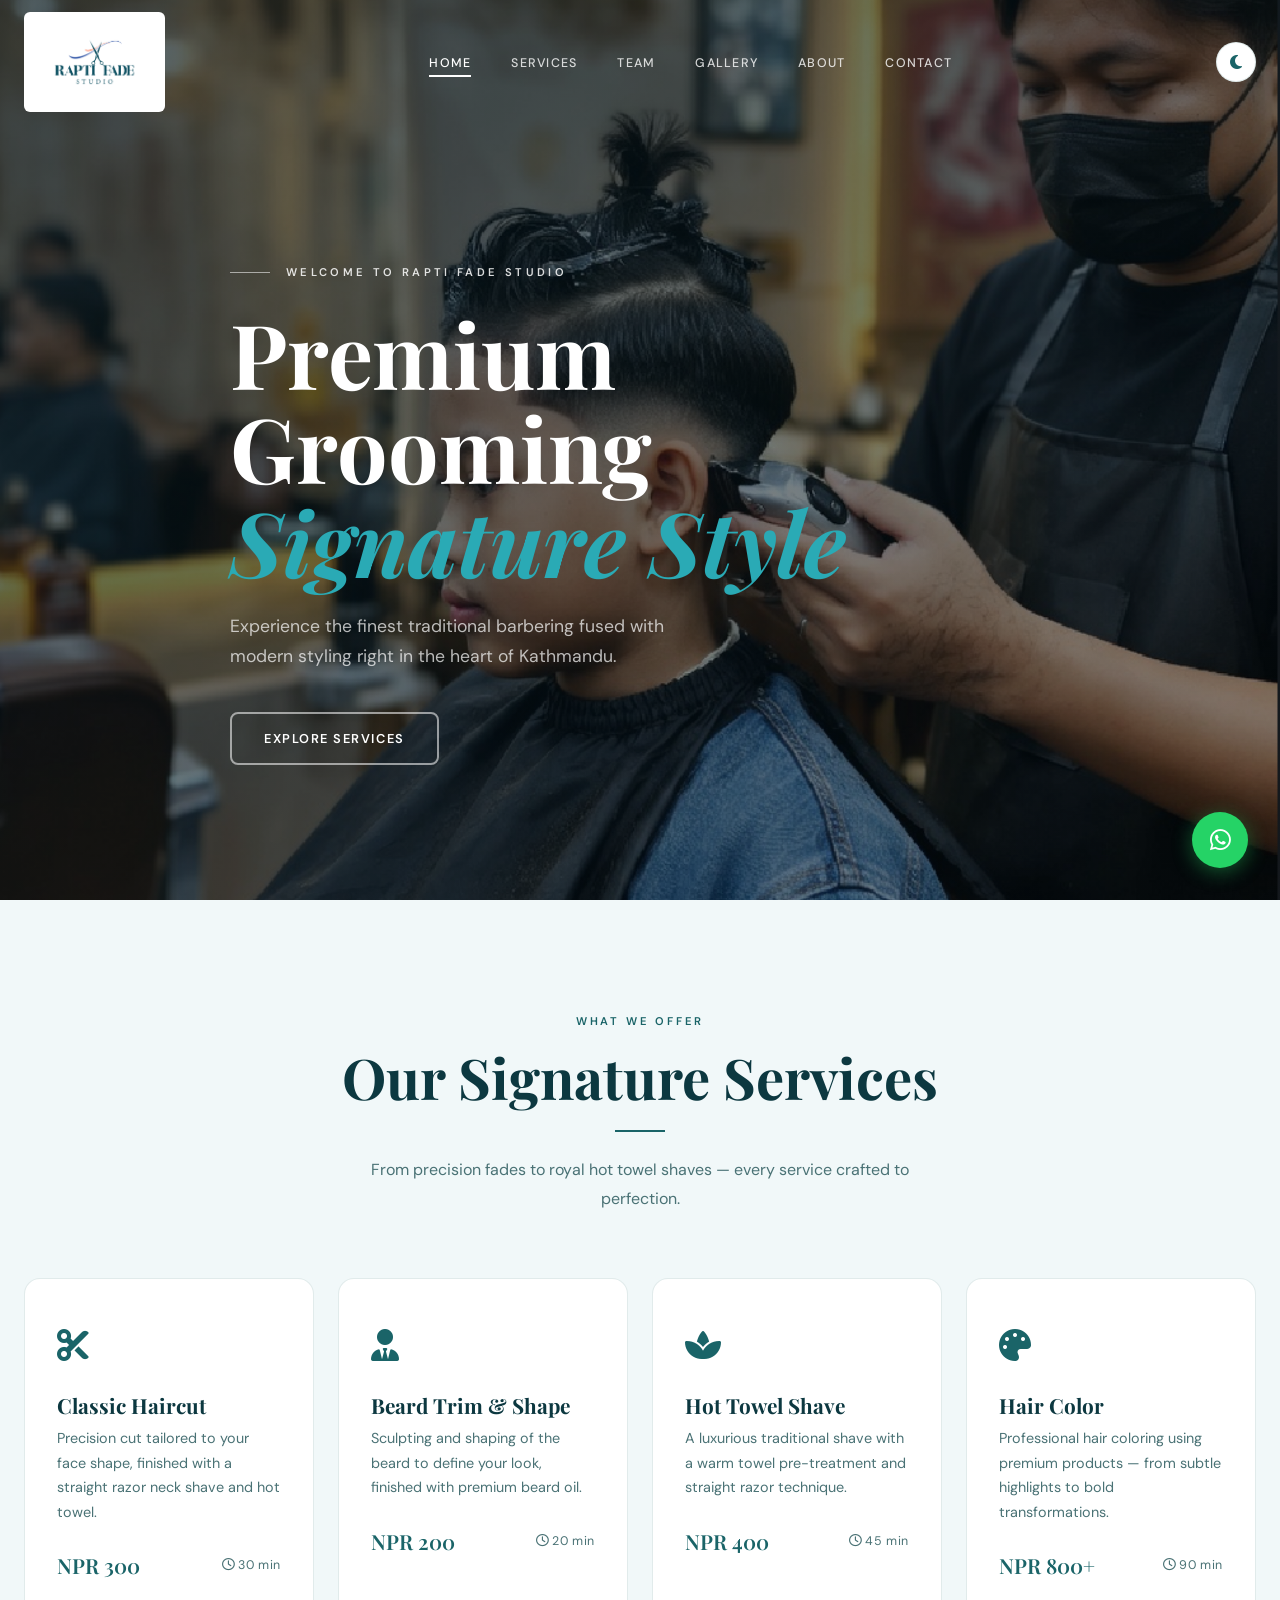
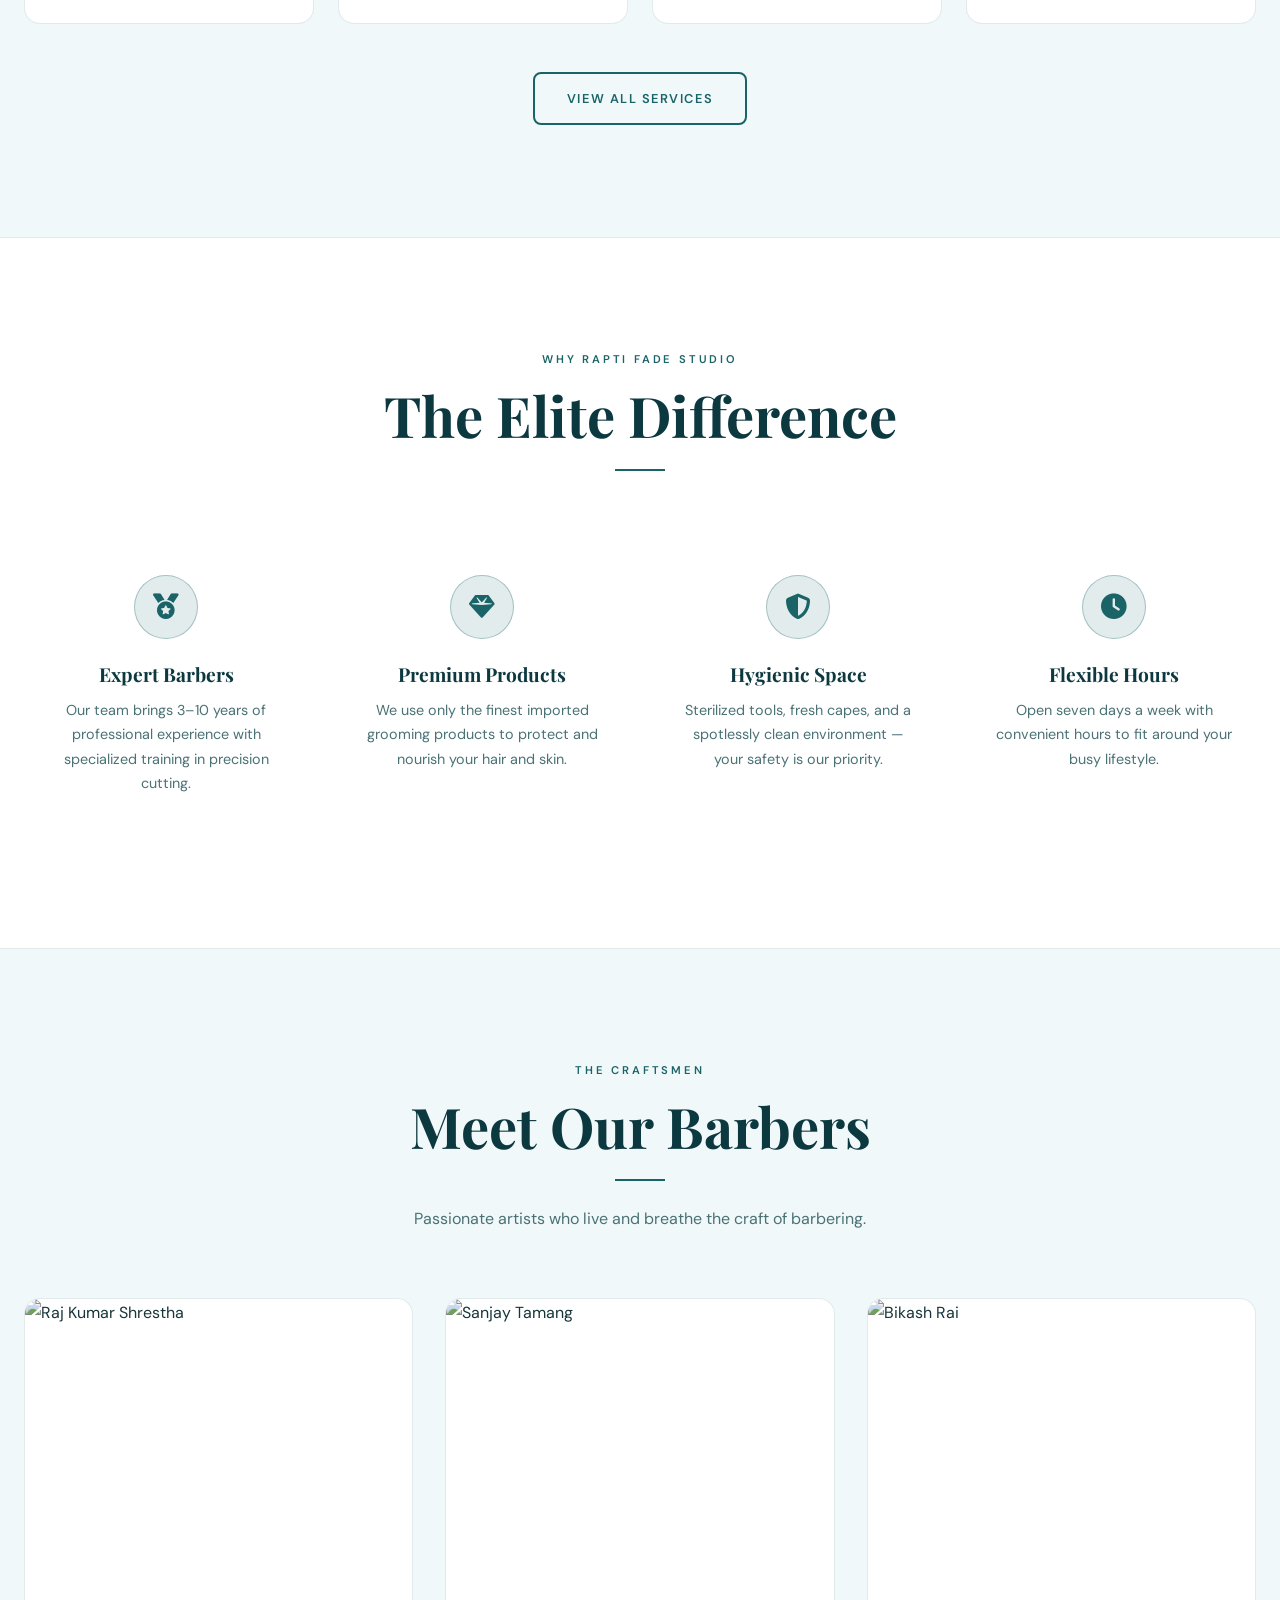
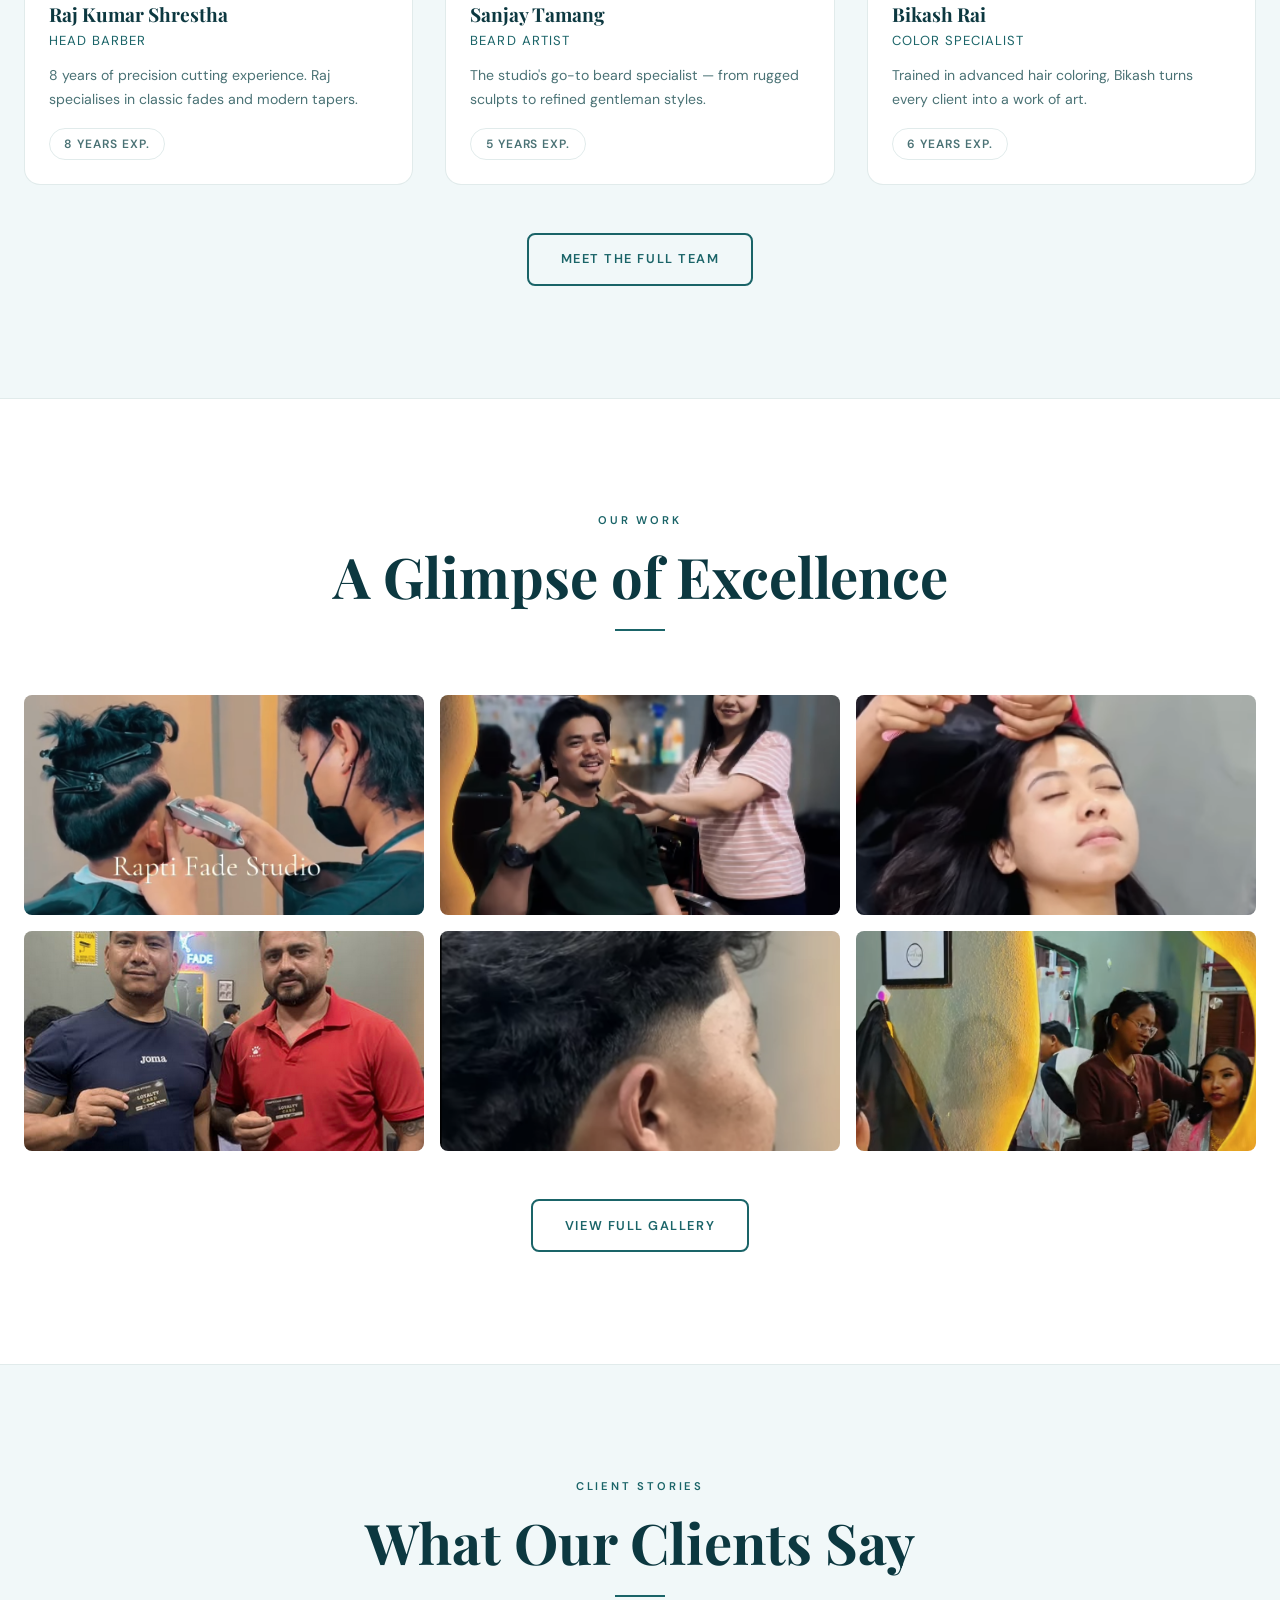
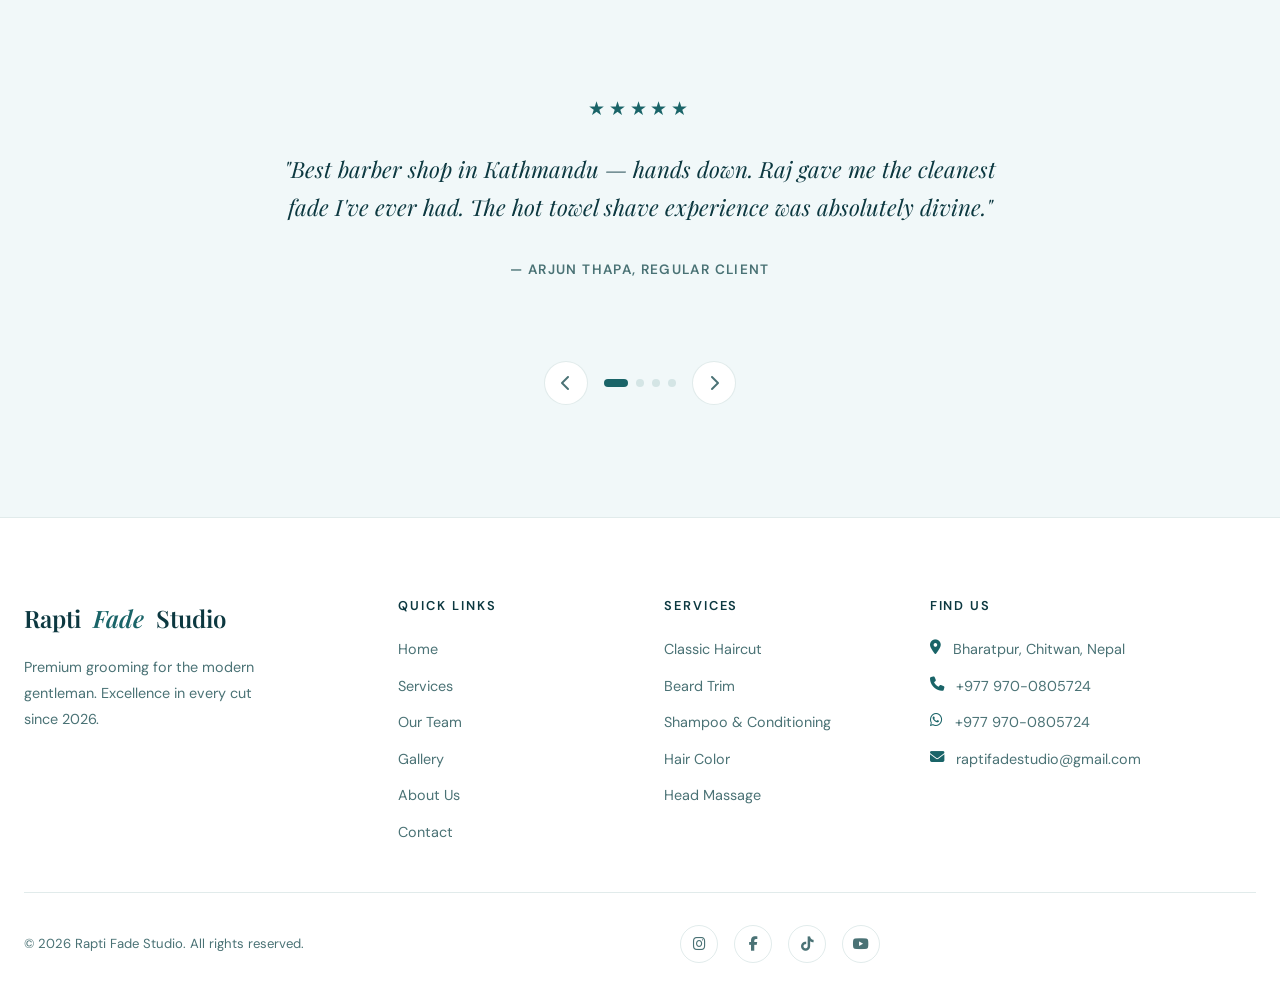
==== index.html @ 8de620c3 "fix: url folder structure" ====
<!DOCTYPE html>
<html lang="en" data-theme="light">
<head>
  <meta charset="UTF-8">
  <meta name="viewport" content="width=device-width, initial-scale=1.0">
  <title>Rapti Fade Studio | Premium Grooming in Bharatpur</title>
  <meta name="description" content="Rapti Fade Studio — premium men's grooming in Bharatpur, Chitwan. Expert cuts, hot towel shaves, beard styling and more.">
  <link rel="preconnect" href="https://fonts.googleapis.com">
  <link rel="preconnect" href="https://fonts.gstatic.com" crossorigin>
  <link href="https://fonts.googleapis.com/css2?family=DM+Sans:wght@300;400;500;600&family=Playfair+Display:ital,wght@0,400;0,500;0,700;1,400;1,500&display=swap" rel="stylesheet">
  <link rel="stylesheet" href="https://cdnjs.cloudflare.com/ajax/libs/font-awesome/6.5.1/css/all.min.css" crossorigin="anonymous">
  <link rel="stylesheet" href="css/style.css">
  <script>(function(){var t=localStorage.getItem('ef-theme')||'light';document.documentElement.setAttribute('data-theme',t);})();</script>
</head>
<body class="has-hero">

<!-- ─── NAVBAR ─────────────────────────────────────────────────── -->
<nav class="navbar" id="navbar">
  <div class="container">
    <div class="navbar-inner">
      <a href="/" class="logo">
        <img src="assets/logo/logo.png" alt="Rapti Fade Studio" onerror="this.style.display='none'">
      </a>
      <ul class="nav-links">
        <li><a href="/" class="nav-link active">Home</a></li>
        <li><a href="/services/" class="nav-link">Services</a></li>
        <li><a href="/team/" class="nav-link">Team</a></li>
        <li><a href="/gallery/" class="nav-link">Gallery</a></li>
        <li><a href="/about/" class="nav-link">About</a></li>
        <li><a href="/contact/" class="nav-link">Contact</a></li>
      </ul>
      <div class="nav-actions">
        <button class="theme-toggle" id="theme-toggle" title="Toggle Theme"><i class="fas fa-sun"></i></button>
        <button class="hamburger" id="hamburger" aria-label="Toggle menu">
          <span></span><span></span><span></span>
        </button>
      </div>
    </div>
  </div>
</nav>

<!-- Mobile Nav -->
<div class="mobile-nav" id="mobile-nav">
<a href="/" class="nav-link active">Home</a>
  <a href="/services/" class="nav-link">Services</a>
  <a href="/team/" class="nav-link">Team</a>
  <a href="/gallery/" class="nav-link">Gallery</a>
  <a href="/about/" class="nav-link">About</a>
  <a href="/contact/" class="nav-link">Contact</a>
</div>

<!-- ─── HERO ───────────────────────────────────────────────────── -->
<section class="hero">
  <div class="hero-bg"></div>
  <div class="hero-overlay"></div>
  <div class="container">
    <div class="hero-content">
      <p class="hero-label">Welcome to Rapti Fade Studio</p>
      <h1 class="hero-title">Premium Grooming<br> <em>Signature Style</em></h1>
      <p class="hero-subtitle">Experience the finest traditional barbering fused with modern styling right in the heart of Kathmandu.</p>
      <div class="hero-cta">
        <a href="/services/" class="btn btn-outline">Explore Services</a>
      </div>
    </div>
  </div>
</section>

<!-- ─── SERVICES PREVIEW ────────────────────────────────────────── -->
<section class="services-preview">
  <div class="container">
    <div class="section-header fade-up">
      <span class="section-label">What We Offer</span>
      <h2 class="section-title">Our Signature Services</h2>
      <div class="section-divider"></div>
      <p class="section-subtitle" style="margin:0 auto">From precision fades to royal hot towel shaves — every service crafted to perfection.</p>
    </div>
    <div class="services-grid">
      <div class="service-card fade-up" data-delay="1">
        <div class="service-icon"><i class="fas fa-cut"></i></div>
        <h3>Classic Haircut</h3>
        <p>Precision cut tailored to your face shape, finished with a straight razor neck shave and hot towel.</p>
        <div class="service-meta">
          <span class="service-price">NPR 300</span>
          <span class="service-duration"><i class="far fa-clock"></i> 30 min</span>
        </div>
      </div>
      <div class="service-card fade-up" data-delay="2">
        <div class="service-icon"><i class="fas fa-user-tie"></i></div>
        <h3>Beard Trim & Shape</h3>
        <p>Sculpting and shaping of the beard to define your look, finished with premium beard oil.</p>
        <div class="service-meta">
          <span class="service-price">NPR 200</span>
          <span class="service-duration"><i class="far fa-clock"></i> 20 min</span>
        </div>
      </div>
      <div class="service-card fade-up" data-delay="3">
        <div class="service-icon"><i class="fas fa-spa"></i></div>
        <h3>Hot Towel Shave</h3>
        <p>A luxurious traditional shave with a warm towel pre-treatment and straight razor technique.</p>
        <div class="service-meta">
          <span class="service-price">NPR 400</span>
          <span class="service-duration"><i class="far fa-clock"></i> 45 min</span>
        </div>
      </div>
      <div class="service-card fade-up" data-delay="4">
        <div class="service-icon"><i class="fas fa-palette"></i></div>
        <h3>Hair Color</h3>
        <p>Professional hair coloring using premium products — from subtle highlights to bold transformations.</p>
        <div class="service-meta">
          <span class="service-price">NPR 800+</span>
          <span class="service-duration"><i class="far fa-clock"></i> 90 min</span>
        </div>
      </div>
    </div>
    <div style="text-align:center;margin-top:3rem" class="fade-up">
      <a href="/services/" class="btn btn-outline">View All Services</a>
    </div>
  </div>
</section>

<!-- ─── WHY CHOOSE US ───────────────────────────────────────────── -->
<section class="why-us">
  <div class="container">
    <div class="section-header fade-up">
      <span class="section-label">Why Rapti Fade Studio</span>
      <h2 class="section-title">The Elite Difference</h2>
      <div class="section-divider"></div>
    </div>
    <div class="why-grid">
      <div class="why-item fade-up" data-delay="1">
        <div class="why-icon"><i class="fas fa-medal"></i></div>
        <h3>Expert Barbers</h3>
        <p>Our team brings 3–10 years of professional experience with specialized training in precision cutting.</p>
      </div>
      <div class="why-item fade-up" data-delay="2">
        <div class="why-icon"><i class="fas fa-gem"></i></div>
        <h3>Premium Products</h3>
        <p>We use only the finest imported grooming products to protect and nourish your hair and skin.</p>
      </div>
      <div class="why-item fade-up" data-delay="3">
        <div class="why-icon"><i class="fas fa-shield-halved"></i></div>
        <h3>Hygienic Space</h3>
        <p>Sterilized tools, fresh capes, and a spotlessly clean environment — your safety is our priority.</p>
      </div>
      <div class="why-item fade-up" data-delay="4">
        <div class="why-icon"><i class="fas fa-clock"></i></div>
        <h3>Flexible Hours</h3>
        <p>Open seven days a week with convenient hours to fit around your busy lifestyle.</p>
      </div>
    </div>
  </div>
</section>

<!-- ─── TEAM TEASER ─────────────────────────────────────────────── -->
<section class="team-teaser">
  <div class="container">
    <div class="section-header fade-up">
      <span class="section-label">The Craftsmen</span>
      <h2 class="section-title">Meet Our Barbers</h2>
      <div class="section-divider"></div>
      <p class="section-subtitle" style="margin:0 auto">Passionate artists who live and breathe the craft of barbering.</p>
    </div>
    <div class="team-grid">
      <div class="team-card fade-up" data-delay="1">
        <img class="team-photo" src="https://picsum.photos/seed/barber1/600/560?grayscale" alt="Raj Kumar Shrestha">
        <div class="team-info">
          <h3>Raj Kumar Shrestha</h3>
          <p class="team-role">Head Barber</p>
          <p class="team-bio">8 years of precision cutting experience. Raj specialises in classic fades and modern tapers.</p>
          <span class="team-exp">8 Years Exp.</span>
        </div>
      </div>
      <div class="team-card fade-up" data-delay="2">
        <img class="team-photo" src="https://picsum.photos/seed/barber2/600/560?grayscale" alt="Sanjay Tamang">
        <div class="team-info">
          <h3>Sanjay Tamang</h3>
          <p class="team-role">Beard Artist</p>
          <p class="team-bio">The studio's go-to beard specialist — from rugged sculpts to refined gentleman styles.</p>
          <span class="team-exp">5 Years Exp.</span>
        </div>
      </div>
      <div class="team-card fade-up" data-delay="3">
        <img class="team-photo" src="https://picsum.photos/seed/barber3/600/560?grayscale" alt="Bikash Rai">
        <div class="team-info">
          <h3>Bikash Rai</h3>
          <p class="team-role">Color Specialist</p>
          <p class="team-bio">Trained in advanced hair coloring, Bikash turns every client into a work of art.</p>
          <span class="team-exp">6 Years Exp.</span>
        </div>
      </div>
    </div>
    <div style="text-align:center;margin-top:3rem" class="fade-up">
      <a href="team.html" class="btn btn-outline">Meet the Full Team</a>
    </div>
  </div>
</section>

<!-- ─── GALLERY HIGHLIGHT ───────────────────────────────────────── -->
<section class="gallery-highlight">
  <div class="container">
    <div class="section-header fade-up">
      <span class="section-label">Our Work</span>
      <h2 class="section-title">A Glimpse of Excellence</h2>
      <div class="section-divider"></div>
    </div>
    <div class="gallery-grid-home fade-up">
      <img src="assets/gallery/gallery1.png" alt="Haircut 1">
      <img src="assets/gallery/gallery2.png" alt="Haircut 2">
      <img src="assets/gallery/gallery3.png" alt="Haircut 3">
      <img src="assets/gallery/gallery5.png" alt="Haircut 4">
      <img src="assets/gallery/gallery9.png" alt="Haircut 5">
      <img src="assets/gallery/gallery8.png" alt="Haircut 6">
    </div>
    <div style="text-align:center" class="fade-up">
      <a href="gallery.html" class="btn btn-outline">View Full Gallery</a>
    </div>
  </div>
</section>

<!-- ─── TESTIMONIALS ────────────────────────────────────────────── -->
<section class="testimonials">
  <div class="container">
    <div class="section-header fade-up">
      <span class="section-label">Client Stories</span>
      <h2 class="section-title">What Our Clients Say</h2>
      <div class="section-divider"></div>
    </div>
    <div class="testimonial-wrapper fade-up">
      <div class="testimonial-slide active">
        <div class="testimonial-stars">★★★★★</div>
        <p class="testimonial-text">"Best barber shop in Kathmandu — hands down. Raj gave me the cleanest fade I've ever had. The hot towel shave experience was absolutely divine."</p>
        <p class="testimonial-author">— Arjun Thapa, Regular Client</p>
      </div>
      <div class="testimonial-slide">
        <div class="testimonial-stars">★★★★★</div>
        <p class="testimonial-text">"The ambience, the service, the attention to detail — Rapti Fade Studio is in a league of its own. I've been coming every two weeks for three years and never left disappointed."</p>
        <p class="testimonial-author">— Rohan Maharjan, Loyal Client</p>
      </div>
      <div class="testimonial-slide">
        <div class="testimonial-stars">★★★★★</div>
        <p class="testimonial-text">"Sanjay shaped my beard perfectly. He actually listened to what I wanted and delivered beyond expectations. Premium experience at a fair price."</p>
        <p class="testimonial-author">— Sunil KC, First-time Visitor</p>
      </div>
      <div class="testimonial-slide">
        <div class="testimonial-stars">★★★★★</div>
        <p class="testimonial-text">"Bikash transformed my look completely with a hair colour treatment. The staff here are true professionals who genuinely care about the craft."</p>
        <p class="testimonial-author">— Dipesh Limbu, Monthly Client</p>
      </div>
      <div class="testimonial-nav">
        <button class="t-btn" id="t-prev"><i class="fas fa-chevron-left"></i></button>
        <div class="t-dots">
          <div class="t-dot active"></div>
          <div class="t-dot"></div>
          <div class="t-dot"></div>
          <div class="t-dot"></div>
        </div>
        <button class="t-btn" id="t-next"><i class="fas fa-chevron-right"></i></button>
      </div>
    </div>
  </div>
</section>

<!-- ─── FOOTER ──────────────────────────────────────────────────── -->
<footer class="footer">
  <div class="container">
    <div class="footer-grid">
      <div class="footer-brand">
        <a href="/" class="logo">Rapti <span>Fade</span>Studio</a>
        <p>Premium grooming for the modern gentleman. Excellence in every cut since 2026.</p>
      </div>
      <div class="footer-col">
        <h4>Quick Links</h4>
        <ul>
          <li><a href="/">Home</a></li>
          <li><a href="/services/">Services</a></li>
          <li><a href="team.html">Our Team</a></li>
          <li><a href="gallery.html">Gallery</a></li>
          <li><a href="about.html">About Us</a></li>
          <li><a href="contact.html">Contact</a></li>
        </ul>
      </div>
      <div class="footer-col">
        <h4>Services</h4>
        <ul>
          <li><a href="/services/">Classic Haircut</a></li>
          <li><a href="/services/">Beard Trim</a></li>
          <li><a href="/services/">Shampoo &amp; Conditioning</a></li>
          <li><a href="/services/">Hair Color</a></li>
          <li><a href="/services/">Head Massage</a></li>
        </ul>
      </div>
      <div class="footer-col footer-contact">
        <h4>Find Us</h4>
        <ul>
          <li><i class="fas fa-map-marker-alt"></i> Bharatpur, Chitwan, Nepal</li>
          <li><i class="fas fa-phone"></i> +977 970-0805724</li>
          <li><i class="fab fa-whatsapp"></i> +977 970-0805724</li>
          <li><i class="fas fa-envelope"></i> raptifadestudio@gmail.com</li>
        </ul>
      </div>
    </div>
    <div class="footer-bottom">
      <p class="footer-copy">
        &copy; <span id="current-year">2026</span> Rapti Fade Studio. All rights reserved.
      </p>
      <div class="social-links">
        <a href="https://www.instagram.com/raptifadestudio" aria-label="Instagram"><i class="fab fa-instagram"></i></a>
        <a href="https://www.facebook.com/Raptifadestudio" aria-label="Facebook"><i class="fab fa-facebook-f"></i></a>
        <a href="https://www.tiktok.com/@raptifadestudio"  aria-label="TikTok"><i class="fab fa-tiktok"></i></a>
        <a href="https://www.youtube.com/@RaptiFadeStudio"  aria-label="YouTube"><i class="fab fa-youtube"></i>
        <!-- <a href="#" aria-label="Twitter"><i class="fab fa-twitter"></i></a> -->
      </div>
    </div>
  </div>
</footer>

<a href="https://wa.me/9779700805724" class="wa-fab" target="_blank" rel="noopener" aria-label="WhatsApp">
  <i class="fab fa-whatsapp"></i>
</a>

<script src="js/script.js"></script>
</body>
</html>
---- css/style.css ----
/* ============================================================
   RAPTI FADE STUDIO — style.css
   Brand Palette: Teal #1A6468 · Coral #D63820 · Navy #1E3D8C
   ============================================================ */

@import url('https://fonts.googleapis.com/css2?family=DM+Sans:wght@300;400;500;600&family=Playfair+Display:ital,wght@0,400;0,500;0,700;1,400;1,500&display=swap');

/* ─── CSS VARIABLES ──────────────────────────────────────────────── */
:root {
  /* Light Mode — DEFAULT — Brand: Rapti Fade Studio */
  --bg:          #F1F8F9;
  --bg-card:     #FFFFFF;
  --bg-hover:    #E0F0F2;
  --text:        #0C3840;
  --text-muted:  #4A7275;
  --gold:        #1A6468;       /* brand teal */
  --gold-hover:  #0F4A4D;
  --gold-glow:   rgba(26,100,104,.12);
  --border:      rgba(26,100,104,.13);
  --border-gold: rgba(26,100,104,.32);
  --nav-bg:      rgba(241,248,249,.96);
  --shadow:      0 8px 40px rgba(12,56,64,.10);
  --shadow-card: 0 4px 20px rgba(12,56,64,.08);
  --accent-red:  #D63820;       /* coral swoosh */
  --accent-navy: #1E3D8C;       /* navy swoosh */
  --font-sans:   'DM Sans', sans-serif;
  --font-serif:  'Playfair Display', serif;
  --radius:      8px;
  --radius-lg:   16px;
  --ease:        .35s cubic-bezier(.4,0,.2,1);
}

[data-theme="dark"] {
  --bg:          #081C1E;
  --bg-card:     #0F2628;
  --bg-hover:    #163032;
  --text:        #E5F3F5;
  --text-muted:  #7AAEB2;
  --gold:        #2AAAB5;       /* lighter teal for dark bg */
  --gold-hover:  #1E8890;
  --gold-glow:   rgba(42,170,181,.15);
  --border:      rgba(255,255,255,.08);
  --border-gold: rgba(42,170,181,.35);
  --nav-bg:      rgba(8,28,30,.95);
  --shadow:      0 8px 40px rgba(0,0,0,.5);
  --shadow-card: 0 4px 20px rgba(0,0,0,.4);
  --accent-red:  #E85A3A;
  --accent-navy: #4A80D0;
}

/* ─── RESET & BASE ───────────────────────────────────────────────── */
*,*::before,*::after { margin:0; padding:0; box-sizing:border-box; }

html {
  scroll-behavior: smooth;
  transition: background-color var(--ease);
}

body {
  font-family: var(--font-sans);
  background: var(--bg);
  color: var(--text);
  line-height: 1.7;
  overflow-x: hidden;
  transition: background var(--ease), color var(--ease);
}

img { max-width:100%; display:block; }
a   { text-decoration:none; color:inherit; }
ul  { list-style:none; }
button { cursor:pointer; border:none; background:none; font-family:inherit; }

h1,h2,h3,h4,h5 { font-family:var(--font-serif); line-height:1.2; }

::-webkit-scrollbar { width:8px; }
::-webkit-scrollbar-track { background:var(--bg); }
::-webkit-scrollbar-thumb { background:var(--border); border-radius:4px; }
::-webkit-scrollbar-thumb:hover { background:var(--text-muted); }

/* ─── UTILITIES ──────────────────────────────────────────────────── */
.container { max-width:1280px; margin:0 auto; padding:0 1.5rem; }

.gold { color:var(--gold); }

.btn {
  display:inline-flex; align-items:center; gap:.5rem;
  padding:.85rem 2rem;
  font-family:var(--font-sans); font-size:.8rem; font-weight:600;
  letter-spacing:.12em; text-transform:uppercase;
  border-radius:var(--radius); transition:all var(--ease); cursor:pointer;
  white-space:nowrap;
}
.btn-gold {
  background:var(--gold); color:#fff; border:2px solid var(--gold);
}
.btn-gold:hover {
  background:var(--gold-hover); border-color:var(--gold-hover);
  transform:translateY(-2px); box-shadow:0 8px 24px rgba(26,100,104,.35);
}
.btn-outline {
  background:transparent; color:var(--gold); border:2px solid var(--gold);
}
.btn-outline:hover {
  background:var(--gold); color:#000; transform:translateY(-2px);
}

/* ─── SECTION HEADING ────────────────────────────────────────────── */
.section-label {
  font-size:.7rem; font-weight:600; letter-spacing:.25em; text-transform:uppercase;
  color:var(--gold); display:block; margin-bottom:.75rem;
}
.section-title {
  font-size:clamp(2rem,5vw,3.5rem); color:var(--text); margin-bottom:1.25rem;
}
.section-divider {
  width:50px; height:2px; background:var(--gold); margin-bottom:1.5rem;
}
.section-subtitle {
  font-size:1rem; color:var(--text-muted); max-width:600px; line-height:1.8;
}
.section-header { text-align:center; margin-bottom:4rem; }
.section-header .section-divider { margin:0 auto 1.5rem; }

/* ─── PAGE HERO (inner pages) ───────────────────────────────────── */
.page-hero {
  /* 11rem top = large navbar (~8rem) + comfortable breathing room */
  padding:11rem 0 5rem; text-align:center; position:relative;
  background:linear-gradient(180deg, var(--bg-card) 0%, var(--bg) 100%);
  border-bottom:1px solid var(--border);
}
.page-hero::before {
  content:''; position:absolute; inset:0;
  background:radial-gradient(ellipse at center, var(--gold-glow) 0%, transparent 70%);
  pointer-events:none;
}

/* ─── NAVBAR ─────────────────────────────────────────────────────── */
.navbar {
  position:fixed; top:0; left:0; right:0; z-index:1000;
  padding:.75rem 0; transition:all var(--ease);
}
.navbar.scrolled {
  background:var(--nav-bg); backdrop-filter:blur(20px);
  -webkit-backdrop-filter:blur(20px);
  border-bottom:1px solid var(--border);
  padding:.5rem 0; box-shadow:var(--shadow-card);
}
.navbar-inner { display:flex; align-items:center; justify-content:space-between; }

.logo {
  display:flex; align-items:center; gap:.75rem;
  font-family:var(--font-serif); font-size:1.5rem; font-weight:600;
  color:var(--text); z-index:1001; position:relative;
}
/* Large logo on page load (before scroll) */
.logo img {
  height:100px; width:auto; max-width:280px;
  object-fit:contain; border-radius:6px;
  transition:height .35s cubic-bezier(.4,0,.2,1),
             max-width .35s cubic-bezier(.4,0,.2,1);
}
/* Shrinks smoothly when user scrolls */
.navbar.scrolled .logo img { height:50px; max-width:180px; }
[data-theme="dark"] .logo img { background:#fff; border-radius:4px; padding:3px; }
.logo span { color:var(--gold); font-style:italic; }

.nav-links { display:flex; align-items:center; gap:2.5rem; }
.nav-links a {
  font-size:.78rem; font-weight:500; letter-spacing:.1em; text-transform:uppercase;
  color:var(--text-muted); padding:.25rem 0; position:relative;
  transition:color var(--ease);
}
.nav-links a::after {
  content:''; position:absolute; bottom:-2px; left:0;
  width:0; height:2px; background:var(--gold); transition:width var(--ease);
}
.nav-links a:hover,
.nav-links a.active { color:var(--gold); }
.nav-links a:hover::after,
.nav-links a.active::after { width:100%; }

/* ── White nav text ONLY on home page (dark hero behind navbar) ── */
body.has-hero .navbar:not(.scrolled) .nav-links a { color:rgba(255,255,255,.8); }
body.has-hero .navbar:not(.scrolled) .nav-links a:hover,
body.has-hero .navbar:not(.scrolled) .nav-links a.active { color:#ffffff; }
body.has-hero .navbar:not(.scrolled) .nav-links a::after { background:#ffffff; }

.nav-actions { display:flex; align-items:center; gap:.75rem; }

/* Theme Toggle */
.theme-toggle {
  width:40px; height:40px; border-radius:50%;
  border:1px solid var(--border); background:var(--bg-card);
  color:var(--gold); display:flex; align-items:center; justify-content:center;
  font-size:1rem; transition:all var(--ease); cursor:pointer;
}
.theme-toggle:hover {
  background:var(--gold-glow); border-color:var(--gold); transform:rotate(20deg);
}

/* Hamburger */
.hamburger {
  display:none; flex-direction:column; gap:5px; padding:6px; z-index:1001;
}
.hamburger span {
  display:block; width:24px; height:2px; background:var(--text);
  border-radius:2px; transition:all var(--ease);
}
.hamburger.open span:nth-child(1) { transform:translateY(7px) rotate(45deg); }
.hamburger.open span:nth-child(2) { opacity:0; }
.hamburger.open span:nth-child(3) { transform:translateY(-7px) rotate(-45deg); }

/* Mobile Nav Overlay */
.mobile-nav {
  position:fixed; inset:0; background:var(--bg); z-index:999;
  display:flex; flex-direction:column; align-items:center; justify-content:center;
  gap:2rem; opacity:0; visibility:hidden; transition:all var(--ease);
  padding:2rem;
}
.mobile-nav.open { opacity:1; visibility:visible; }
.mobile-nav a {
  font-family:var(--font-serif); font-size:2.5rem;
  color:var(--text); transition:color var(--ease);
}
.mobile-nav a:hover,
.mobile-nav a.active { color:var(--gold); }
.mobile-nav .btn-gold { font-size:.85rem; margin-top:1rem; }

/* ─── HERO ───────────────────────────────────────────────────────── */
.hero {
  /* padding-top pushes flex-center below the tall fixed navbar (~8rem) */
  position:relative; min-height:100vh; display:flex; align-items:center;
  padding-top:8rem; overflow:hidden;
}
.hero-bg {
  position:absolute; inset:0;
  /* Light mode: bright, clean barbershop interior */
  /* background-image:url('https://images.unsplash.com/photo-1521490683712-35a1cb235d1c?auto=format&fit=crop&w=1920&q=80'); */
  background-image: url('../assets/hero/hero2.png');
  background-size:cover; background-position:center;
  filter:brightness(.68); transition:background-image .4s ease, filter var(--ease);
}
[data-theme="dark"] .hero-bg {
  /* Dark mode: cinematic, moody barber shot */
  /* background-image:url('https://images.unsplash.com/photo-1503951914875-452162b0f3f1?auto=format&fit=crop&w=1920&q=80'); */
  background-image: url('../assets/hero/hero.png');
  background-position:center ;
  filter:brightness(.28);
}

.hero-overlay {
  position:absolute; inset:0;
  /* Light mode: lighter overlay — image shows through, stays readable */
  background:linear-gradient(135deg, rgba(8,30,40,.55) 0%, rgba(8,30,40,.18) 100%);
}
[data-theme="dark"] .hero-overlay {
  background:linear-gradient(135deg, rgba(0,0,0,.72) 0%, rgba(0,0,0,.30) 100%);
}
.hero-content { position:relative; z-index:2; max-width:820px; }

.hero-label {
  font-size:.7rem; font-weight:600; letter-spacing:.3em; text-transform:uppercase;
  color:rgba(255,255,255,.85); margin-bottom:1.5rem;
  display:flex; align-items:center; gap:1rem;
}
.hero-label::before {
  content:''; display:block; width:40px; height:1px; background:rgba(255,255,255,.55);
}
.hero-title {
  font-size:clamp(3rem,7vw,6rem); font-weight:700;
  color:#ffffff; line-height:1.05; margin-bottom:1.5rem;
}
/* Hero always sits on a dark background, so em must always be the bright teal */
.hero-title em { color:#2AAAB5; font-style:italic; }
.hero-subtitle {
  font-size:1.1rem; color:rgba(255,255,255,.7);
  margin-bottom:2.5rem; max-width:480px;
}
.hero-cta { display:flex; gap:1rem; flex-wrap:wrap; }
.hero-cta .btn-outline { color:#fff; border-color:rgba(255,255,255,.55); }
.hero-cta .btn-outline:hover { background:rgba(255,255,255,.12); border-color:#fff; }

/* ─── SERVICES PREVIEW (home) ───────────────────────────────────── */
.services-preview { padding:7rem 0; }
.services-grid { display:grid; grid-template-columns:repeat(auto-fit,minmax(250px,1fr)); gap:1.5rem; }

.service-card {
  background:var(--bg-card); border:1px solid var(--border);
  border-radius:var(--radius-lg); padding:2.5rem 2rem;
  transition:all var(--ease); position:relative; overflow:hidden;
}
.service-card::before {
  content:''; position:absolute; bottom:0; left:0; right:0;
  height:2px; background:var(--gold); transform:scaleX(0); transition:transform var(--ease);
}
.service-card:hover { border-color:var(--border-gold); box-shadow:var(--shadow-card); transform:translateY(-4px); }
.service-card:hover::before { transform:scaleX(1); }

.service-icon { font-size:2rem; color:var(--gold); margin-bottom:1.25rem; }
.service-card h3 { font-size:1.3rem; color:var(--text); margin-bottom:.5rem; }
.service-card p  { font-size:.9rem; color:var(--text-muted); margin-bottom:1.5rem; line-height:1.7; }
.service-meta    { display:flex; align-items:center; justify-content:space-between; }
.service-price   { font-family:var(--font-serif); font-size:1.3rem; color:var(--gold); font-weight:600; }
.service-duration{ font-size:.78rem; color:var(--text-muted); letter-spacing:.05em; }

/* ─── WHY CHOOSE US ──────────────────────────────────────────────── */
.why-us {
  padding:7rem 0; background:var(--bg-card);
  border-top:1px solid var(--border); border-bottom:1px solid var(--border);
}
.why-grid { display:grid; grid-template-columns:repeat(auto-fit,minmax(220px,1fr)); gap:2rem; }
.why-item {
  text-align:center; padding:2.5rem 1.5rem;
  border-radius:var(--radius-lg); transition:background var(--ease);
}
.why-item:hover { background:var(--bg-hover); }
.why-icon {
  width:64px; height:64px; border-radius:50%;
  border:1px solid var(--border-gold); background:var(--gold-glow);
  display:flex; align-items:center; justify-content:center;
  margin:0 auto 1.5rem; font-size:1.6rem; color:var(--gold);
  transition:all var(--ease);
}
.why-item:hover .why-icon { background:var(--gold); color:#000; border-color:var(--gold); }
.why-item h3 { font-size:1.2rem; color:var(--text); margin-bottom:.75rem; }
.why-item p  { font-size:.9rem; color:var(--text-muted); }

/* ─── TEAM CARDS ─────────────────────────────────────────────────── */
.team-teaser { padding:7rem 0; }
.team-grid { display:grid; grid-template-columns:repeat(auto-fit,minmax(280px,1fr)); gap:2rem; }

.team-card {
  background:var(--bg-card); border:1px solid var(--border);
  border-radius:var(--radius-lg); overflow:hidden; transition:all var(--ease);
}
.team-card:hover { border-color:var(--border-gold); transform:translateY(-4px); box-shadow:var(--shadow-card); }
.team-photo { width:100%; height:280px; object-fit:cover; filter:grayscale(30%); transition:filter var(--ease); }
.team-card:hover .team-photo { filter:grayscale(0%); }
.team-info { padding:1.5rem; }
.team-info h3 { font-size:1.2rem; color:var(--text); margin-bottom:.25rem; }
.team-role { font-size:.82rem; color:var(--gold); letter-spacing:.08em; text-transform:uppercase; margin-bottom:.75rem; }
.team-bio  { font-size:.88rem; color:var(--text-muted); line-height:1.7; }
.team-exp  {
  display:inline-block; margin-top:1rem; font-size:.75rem; font-weight:600;
  letter-spacing:.08em; text-transform:uppercase; color:var(--text-muted);
  border:1px solid var(--border); border-radius:20px; padding:.3rem .9rem;
}

/* ─── GALLERY HIGHLIGHT (home) ───────────────────────────────────── */
.gallery-highlight {
  padding:7rem 0; background:var(--bg-card);
  border-top:1px solid var(--border); border-bottom:1px solid var(--border);
}
.gallery-grid-home {
  display:grid; grid-template-columns:repeat(3,1fr);
  grid-template-rows:repeat(2,220px); gap:1rem; margin-bottom:3rem;
}
.gallery-grid-home img {
  width:100%; height:100%; object-fit:cover;
  border-radius:var(--radius); filter:grayscale(20%); transition:all var(--ease);
}
.gallery-grid-home img:hover { filter:grayscale(0%); transform:scale(1.02); }

/* ─── TESTIMONIALS ───────────────────────────────────────────────── */
.testimonials { padding:7rem 0; }
.testimonial-wrapper { position:relative; max-width:800px; margin:0 auto; }
.testimonial-slide { display:none; text-align:center; padding:2rem; }
.testimonial-slide.active { display:block; animation:fadeIn .5s ease; }
.testimonial-stars { color:var(--gold); font-size:1.2rem; margin-bottom:1.5rem; letter-spacing:.2em; }
.testimonial-text {
  font-family:var(--font-serif); font-size:clamp(1.1rem,2.5vw,1.4rem);
  color:var(--text); line-height:1.7; font-style:italic; margin-bottom:2rem;
}
.testimonial-author { font-size:.85rem; font-weight:600; letter-spacing:.1em; text-transform:uppercase; color:var(--text-muted); }
.testimonial-nav { display:flex; align-items:center; justify-content:center; gap:1rem; margin-top:3rem; }
.t-btn {
  width:44px; height:44px; border-radius:50%; border:1px solid var(--border);
  background:var(--bg-card); color:var(--text-muted);
  display:flex; align-items:center; justify-content:center;
  cursor:pointer; transition:all var(--ease); font-size:1rem;
}
.t-btn:hover { border-color:var(--gold); color:var(--gold); }
.t-dots { display:flex; gap:.5rem; }
.t-dot { width:8px; height:8px; border-radius:50%; background:var(--border); cursor:pointer; transition:all var(--ease); }
.t-dot.active { background:var(--gold); width:24px; border-radius:4px; }

/* ─── SERVICES FULL PAGE ─────────────────────────────────────────── */
.services-full { padding:5rem 0; }
.services-full-grid { display:grid; grid-template-columns:repeat(auto-fit,minmax(310px,1fr)); gap:1.5rem; }

.service-full-card {
  background:var(--bg-card); border:1px solid var(--border);
  border-radius:var(--radius-lg); padding:2.5rem;
  display:flex; flex-direction:column; gap:1rem;
  transition:all var(--ease);
}
.service-full-card:hover {
  border-color:var(--gold); box-shadow:var(--shadow-card); transform:translateY(-3px);
}
.service-full-top { display:flex; align-items:flex-start; justify-content:space-between; gap:1rem; }
.service-full-icon { font-size:2rem; color:var(--gold); }
.svc-price { font-family:var(--font-serif); font-size:1.6rem; color:var(--gold); font-weight:600; display:block; text-align:right; }
.svc-dur   { font-size:.75rem; color:var(--text-muted); letter-spacing:.05em; display:block; text-align:right; }
.service-full-card h3 { font-size:1.25rem; color:var(--text); }
.service-full-card p  { font-size:.9rem; color:var(--text-muted); line-height:1.8; flex:1; }

/* ─── TEAM FULL PAGE ─────────────────────────────────────────────── */
.team-full { padding:5rem 0; }
.team-full-grid { display:grid; grid-template-columns:repeat(auto-fit,minmax(300px,1fr)); gap:2rem; }

.team-full-card {
  background:var(--bg-card); border:1px solid var(--border);
  border-radius:var(--radius-lg); overflow:hidden; transition:all var(--ease);
}
.team-full-card:hover { border-color:var(--border-gold); box-shadow:var(--shadow-card); transform:translateY(-4px); }
.team-full-photo-wrap { position:relative; height:300px; overflow:hidden; }
.team-full-photo-wrap img { width:100%; height:100%; object-fit:cover; transition:transform var(--ease); }
.team-full-card:hover .team-full-photo-wrap img { transform:scale(1.05); }
.team-full-overlay {
  position:absolute; bottom:0; left:0; right:0; padding:1.5rem;
  background:linear-gradient(transparent, rgba(0,0,0,.85));
}
.team-full-overlay h3 { color:#fff; font-size:1.3rem; margin-bottom:.25rem; }
.team-specialty { font-size:.78rem; color:var(--gold); letter-spacing:.1em; text-transform:uppercase; }
.team-full-body { padding:1.75rem; }
.team-full-body p { font-size:.9rem; color:var(--text-muted); line-height:1.8; margin-bottom:1.25rem; }
.team-badge {
  display:inline-flex; align-items:center; gap:.4rem;
  font-size:.78rem; font-weight:600; letter-spacing:.06em; text-transform:uppercase;
  color:var(--gold); border:1px solid var(--border-gold);
  border-radius:20px; padding:.3rem .9rem; background:var(--gold-glow);
}

/* ─── GALLERY PAGE ───────────────────────────────────────────────── */
.gallery-full { padding:5rem 0; }
.gallery-masonry { columns:3; column-gap:1rem; }
.gallery-item {
  break-inside:avoid; margin-bottom:1rem;
  position:relative; overflow:hidden; border-radius:var(--radius); cursor:pointer;
}
.gallery-item img { width:100%; display:block; transition:transform .5s ease; }
.gallery-item::after {
  content:'\f00e'; font-family:'Font Awesome 6 Free'; font-weight:900;
  position:absolute; inset:0; display:flex; align-items:center; justify-content:center;
  font-size:2rem; color:#fff; background:rgba(0,0,0,.5);
  opacity:0; transition:opacity var(--ease);
}
.gallery-item:hover img { transform:scale(1.04); }
.gallery-item:hover::after { opacity:1; }

/* ─── LIGHTBOX ───────────────────────────────────────────────────── */
.lightbox {
  position:fixed; inset:0; z-index:9999; background:rgba(0,0,0,.96);
  display:flex; align-items:center; justify-content:center;
  opacity:0; visibility:hidden; transition:all .3s ease;
}
.lightbox.open { opacity:1; visibility:visible; }
.lb-img { max-width:90vw; max-height:85vh; object-fit:contain; border-radius:var(--radius); display:block; }
.lightbox-close {
  position:fixed; top:1.5rem; right:1.5rem; width:48px; height:48px;
  border-radius:50%; background:rgba(255,255,255,.1);
  border:1px solid rgba(255,255,255,.2); color:#fff;
  font-size:1.3rem; display:flex; align-items:center; justify-content:center;
  cursor:pointer; transition:background var(--ease);
}
.lightbox-close:hover { background:rgba(255,255,255,.2); }
.lightbox-prev,.lightbox-next {
  position:fixed; top:50%; transform:translateY(-50%); width:52px; height:52px;
  border-radius:50%; background:rgba(255,255,255,.1);
  border:1px solid rgba(255,255,255,.2); color:#fff;
  font-size:1.1rem; display:flex; align-items:center; justify-content:center;
  cursor:pointer; transition:all var(--ease);
}
.lightbox-prev { left:1.5rem; }
.lightbox-next { right:1.5rem; }
.lightbox-prev:hover,.lightbox-next:hover { background:rgba(26,100,104,.35); border-color:var(--gold); }
.lightbox-counter {
  position:fixed; bottom:2rem; left:50%; transform:translateX(-50%);
  font-size:.85rem; color:rgba(255,255,255,.6); letter-spacing:.1em;
}

/* ─── ABOUT PAGE ─────────────────────────────────────────────────── */
.about-story { padding:5rem 0 7rem; }
.about-story-grid { display:grid; grid-template-columns:1fr 1fr; gap:5rem; align-items:center; }
.about-story-text p { color:var(--text-muted); font-size:1rem; line-height:1.9; margin-bottom:1.25rem; }
.about-images { display:grid; grid-template-columns:1fr 1fr; gap:1rem; }
.about-images img { border-radius:var(--radius); width:100%; height:200px; object-fit:cover; }
.about-images img:first-child { grid-column:1 / -1; height:280px; }

.values-section {
  padding:7rem 0; background:var(--bg-card);
  border-top:1px solid var(--border); border-bottom:1px solid var(--border);
}
.values-grid { display:grid; grid-template-columns:repeat(auto-fit,minmax(220px,1fr)); gap:2rem; }
.value-card {
  text-align:center; padding:2.5rem 2rem;
  border:1px solid var(--border); border-radius:var(--radius-lg);
  background:var(--bg); transition:all var(--ease);
}
.value-card:hover { border-color:var(--border-gold); transform:translateY(-4px); box-shadow:var(--shadow-card); }
.value-icon { font-size:2rem; color:var(--gold); margin-bottom:1.25rem; }
.value-card h3 { font-size:1.2rem; color:var(--text); margin-bottom:.75rem; }
.value-card p  { font-size:.88rem; color:var(--text-muted); line-height:1.7; }

.timeline-section { padding:7rem 0; }
.timeline { max-width:700px; margin:0 auto; position:relative; padding-left:2rem; }
.timeline::before { content:''; position:absolute; left:0; top:0; bottom:0; width:2px; background:var(--border); }
.timeline-item { position:relative; padding:0 0 3rem 2.5rem; }
.timeline-item::before {
  content:''; position:absolute; left:-5px; top:6px;
  width:12px; height:12px; border-radius:50%;
  background:var(--gold); border:2px solid var(--bg); box-shadow:0 0 0 3px var(--border-gold);
}
.timeline-year { font-family:var(--font-serif); font-size:1.8rem; color:var(--gold); font-weight:700; margin-bottom:.25rem; }
.timeline-item h3 { font-size:1.2rem; color:var(--text); margin-bottom:.5rem; }
.timeline-item p  { font-size:.9rem; color:var(--text-muted); line-height:1.7; }

/* ─── CONTACT PAGE ───────────────────────────────────────────────── */
.contact-content { padding:5rem 0; }
.contact-cards { display:grid; grid-template-columns:repeat(auto-fit,minmax(230px,1fr)); gap:1.5rem; margin-bottom:5rem; }
.contact-card {
  background:var(--bg-card); border:1px solid var(--border);
  border-radius:var(--radius-lg); padding:2.5rem 2rem;
  text-align:center; transition:all var(--ease);
}
.contact-card:hover { border-color:var(--border-gold); box-shadow:var(--shadow-card); transform:translateY(-3px); }
.contact-card-icon {
  width:60px; height:60px; border-radius:50%;
  background:var(--gold-glow); border:1px solid var(--border-gold);
  color:var(--gold); font-size:1.4rem;
  display:flex; align-items:center; justify-content:center; margin:0 auto 1.25rem;
}
.contact-card h3 { font-size:1.1rem; color:var(--text); margin-bottom:.5rem; }
.contact-card p  { font-size:.9rem; color:var(--text-muted); line-height:1.7; }
.contact-card a  { color:var(--gold); transition:color var(--ease); }
.contact-card a:hover { color:var(--gold-hover); }

.contact-grid { display:grid; grid-template-columns:1fr 1.2fr; gap:3rem; align-items:start; }
.hours-title { font-size:1.5rem; color:var(--text); margin-bottom:1.5rem; }
.hours-table { width:100%; border-collapse:collapse; font-size:.95rem; }
.hours-table tr { border-bottom:1px solid var(--border); transition:background var(--ease); }
.hours-table tr:hover { background:var(--bg-hover); }
.hours-table td { padding:1rem .5rem; color:var(--text-muted); }
.hours-table td:last-child { text-align:right; color:var(--text); font-weight:500; }
.hours-open { color:#4caf50 !important; font-weight:600 !important; }

.map-wrap { border-radius:var(--radius-lg); overflow:hidden; border:1px solid var(--border); }
.map-wrap iframe { width:100%; height:420px; display:block; filter:none; transition:filter var(--ease); }
[data-theme="dark"] .map-wrap iframe { filter:grayscale(30%); }

/* ─── FOOTER ─────────────────────────────────────────────────────── */
.footer { background:var(--bg-card); border-top:1px solid var(--border); padding:5rem 0 2.5rem; }
.footer-grid {
  display:grid; grid-template-columns:1.5fr repeat(2,1fr) 1.5fr; gap:3rem;
  padding-bottom:3rem; border-bottom:1px solid var(--border); margin-bottom:2rem;
}
.footer-brand .logo { margin-bottom:1rem; }
.footer-brand p { font-size:.9rem; color:var(--text-muted); line-height:1.8; max-width:260px; }
.footer-col h4 {
  font-family:var(--font-sans); font-size:.8rem; font-weight:600;
  letter-spacing:.15em; text-transform:uppercase; color:var(--text); margin-bottom:1.5rem;
}
.footer-col ul { display:flex; flex-direction:column; gap:.75rem; }
.footer-col ul a,.footer-col ul li { font-size:.9rem; color:var(--text-muted); transition:color var(--ease); }
.footer-col ul a:hover { color:var(--gold); }
.footer-contact li { display:flex; align-items:flex-start; gap:.75rem; font-size:.9rem; color:var(--text-muted); }
.footer-contact i  { color:var(--gold); margin-top:3px; flex-shrink:0; }
.footer-bottom { display:flex; align-items:center; justify-content:space-between; gap:1rem; }
.footer-copy { font-size:.82rem; color:var(--text-muted); }
.social-links { display:flex; gap:1rem; }
.social-links a {
  width:38px; height:38px; border-radius:50%; border:1px solid var(--border);
  color:var(--text-muted); display:flex; align-items:center; justify-content:center;
  font-size:.9rem; transition:all var(--ease);
}
.social-links a:hover { color:var(--gold); border-color:var(--gold); background:var(--gold-glow); }

/* ─── WHATSAPP FAB ───────────────────────────────────────────────── */
.wa-fab {
  position:fixed; bottom:2rem; right:2rem; width:56px; height:56px;
  border-radius:50%; background:#25d366; color:#fff; font-size:1.5rem;
  display:flex; align-items:center; justify-content:center;
  box-shadow:0 4px 20px rgba(37,211,102,.4);
  transition:all var(--ease); z-index:900; cursor:pointer;
}
.wa-fab:hover { transform:scale(1.1) translateY(-3px); box-shadow:0 8px 28px rgba(37,211,102,.5); }

/* ─── SCROLL ANIMATIONS ──────────────────────────────────────────── */
.fade-up { opacity:0; transform:translateY(30px); transition:opacity .6s ease, transform .6s ease; }
.fade-up.visible { opacity:1; transform:translateY(0); }
.fade-up[data-delay="1"] { transition-delay:.1s; }
.fade-up[data-delay="2"] { transition-delay:.2s; }
.fade-up[data-delay="3"] { transition-delay:.3s; }
.fade-up[data-delay="4"] { transition-delay:.4s; }

/* ─── KEYFRAMES ──────────────────────────────────────────────────── */
@keyframes fadeIn {
  from { opacity:0; transform:translateY(10px); }
  to   { opacity:1; transform:translateY(0); }
}

/* ─── RESPONSIVE ─────────────────────────────────────────────────── */
@media (max-width:1024px) {
  .footer-grid { grid-template-columns:1fr 1fr; }
  .about-story-grid { grid-template-columns:1fr; gap:3rem; }
  .contact-grid { grid-template-columns:1fr; }
  .gallery-masonry { columns:2; }
  /* Logo: slightly smaller on tablet, still prominent before scroll */
  .logo img { height:80px; max-width:240px; }
  .navbar.scrolled .logo img { height:46px; max-width:160px; }
  /* Navbar ~104px tall at tablet → adjust hero/page-hero clearance */
  .hero { padding-top:7rem; }
  .page-hero { padding:9.5rem 0 4.5rem; }
}

@media (max-width:768px) {
  .nav-links,.nav-actions .btn-gold { display:none; }
  .hamburger { display:flex; }
  .hero-title { font-size:clamp(2.5rem,8vw,4rem); }
  .gallery-grid-home { grid-template-columns:repeat(2,1fr); grid-template-rows:repeat(3,160px); }
  .footer-grid { grid-template-columns:1fr; gap:2rem; }
  .footer-bottom { flex-direction:column; text-align:center; }
  .gallery-masonry { columns:1; }
  .services-full-grid { grid-template-columns:1fr; }
  .team-full-grid { grid-template-columns:1fr; }
  .values-grid { grid-template-columns:1fr 1fr; }
  /* Logo: compact for mobile, still visible before scroll */
  .logo img { height:64px; max-width:200px; }
  .navbar.scrolled .logo img { height:38px; max-width:130px; }
  /* Navbar padding tighter on mobile */
  .navbar { padding:.5rem 0; }
  .navbar.scrolled { padding:.3rem 0; }
  /* Navbar ~80px tall on mobile → scale down clearance */
  .hero { padding-top:5.5rem; }
  .page-hero { padding:8rem 0 4rem; }
}

@media (max-width:480px) {
  .hero-cta { flex-direction:column; }
  .gallery-grid-home { grid-template-columns:1fr; grid-template-rows:none; }
  .gallery-grid-home img { height:180px; }
  .values-grid { grid-template-columns:1fr; }
  /* Logo: smallest size for small phones */
  .logo img { height:52px; max-width:160px; }
  .navbar.scrolled .logo img { height:32px; max-width:110px; }
  /* Navbar ~68px tall on small phones */
  .hero { padding-top:4.5rem; }
  .page-hero { padding:7rem 0 3.5rem; }
}
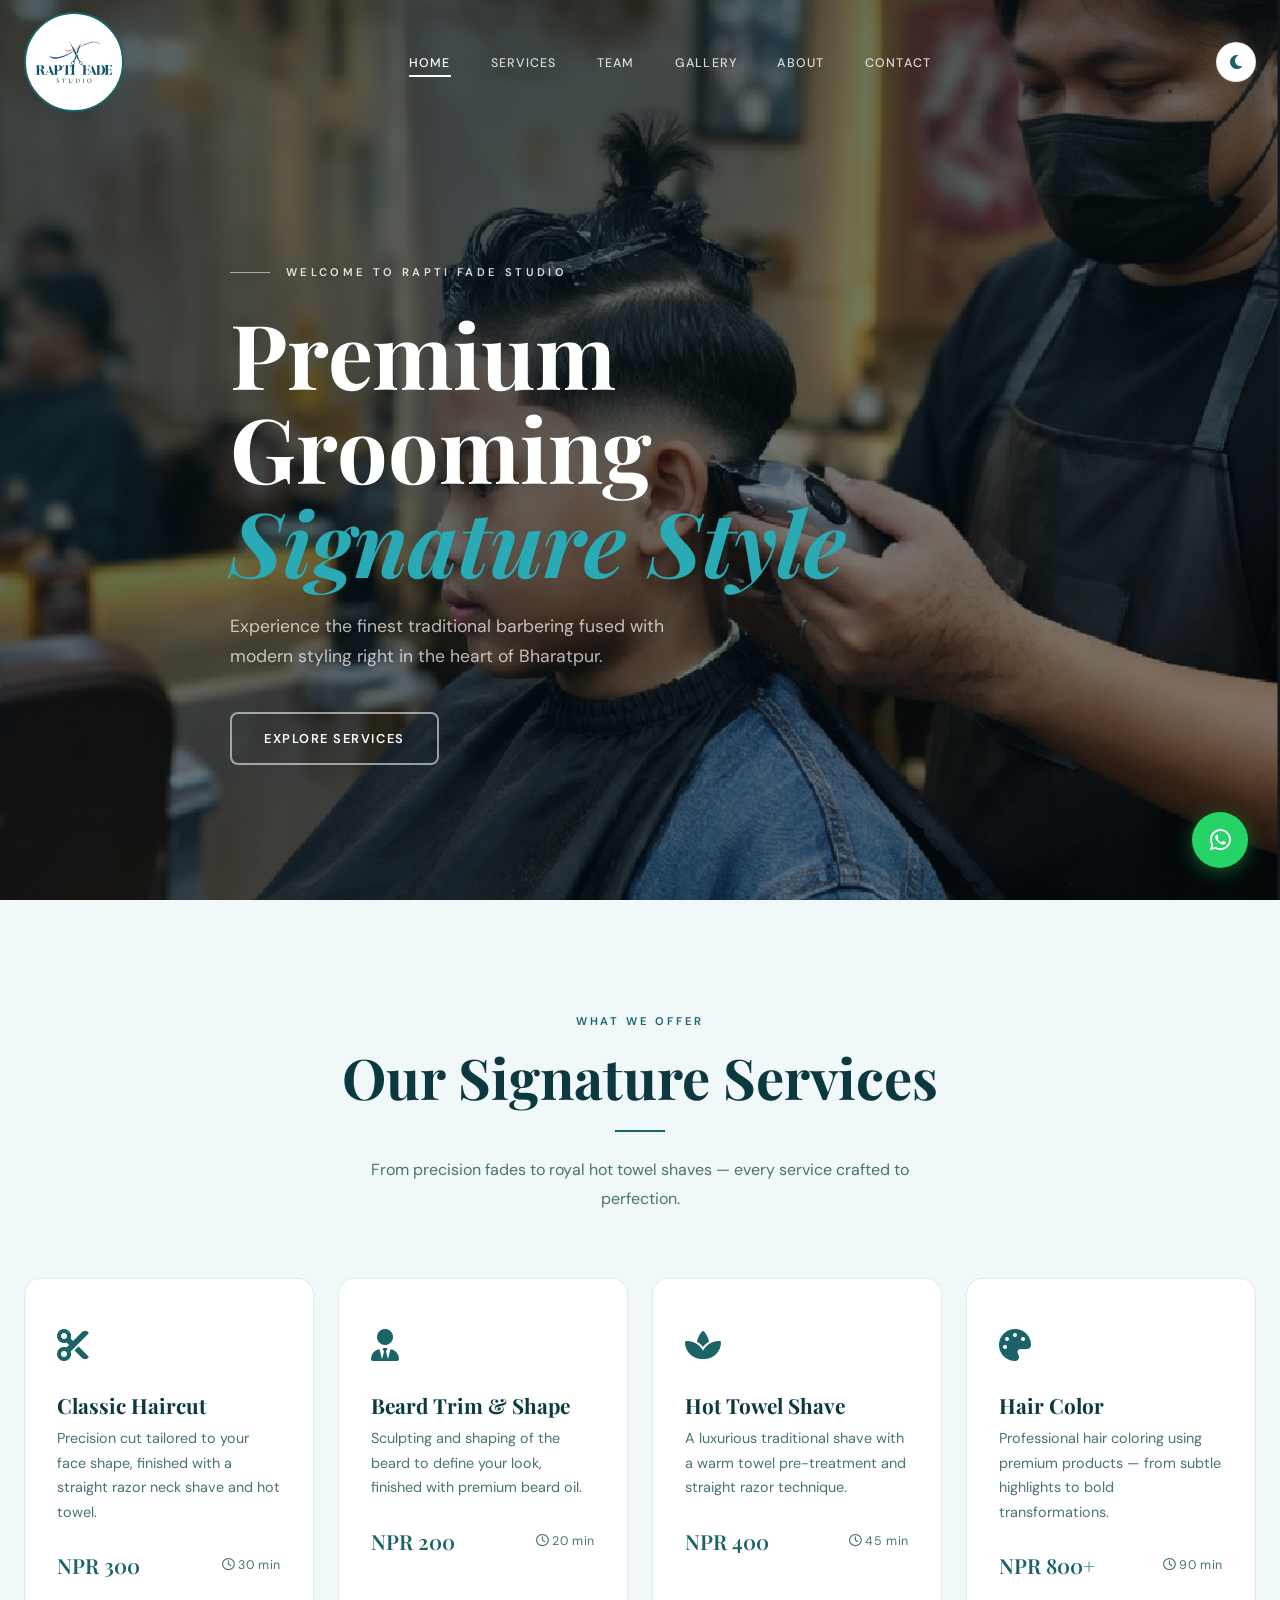
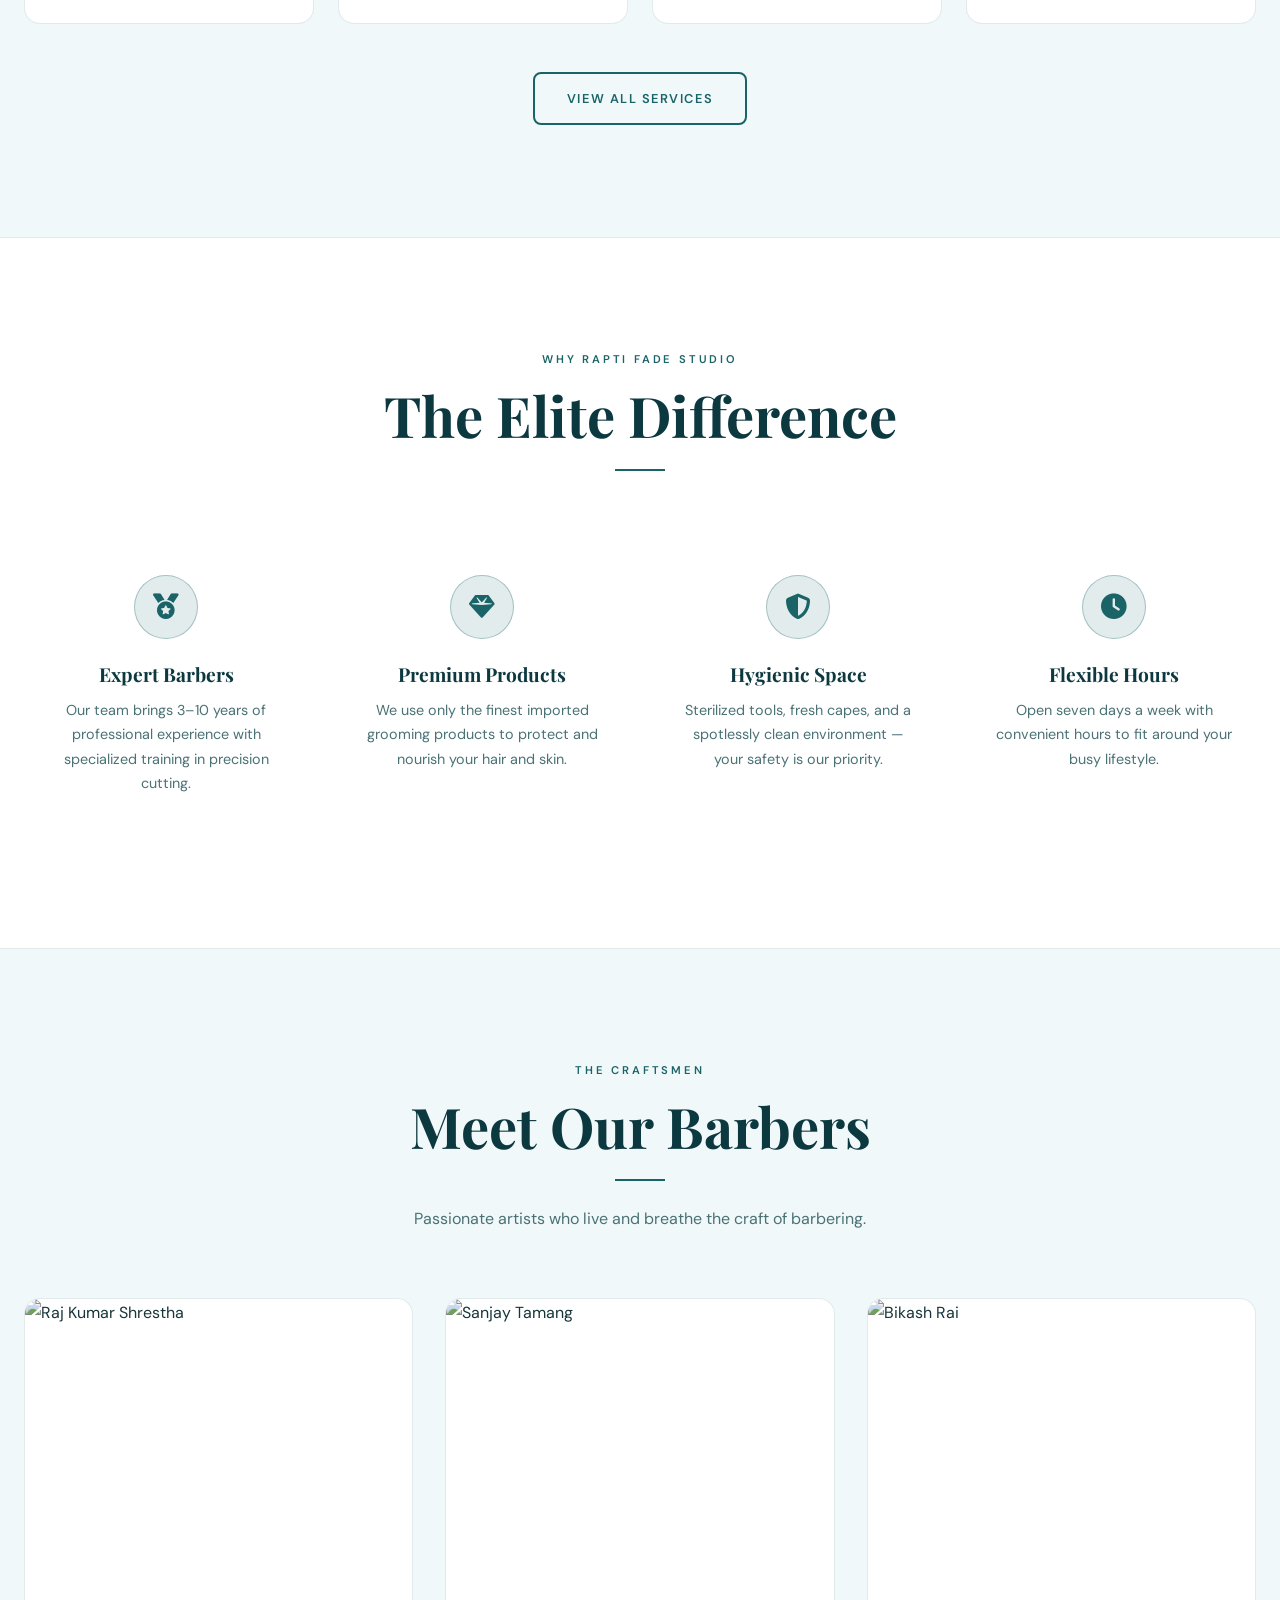
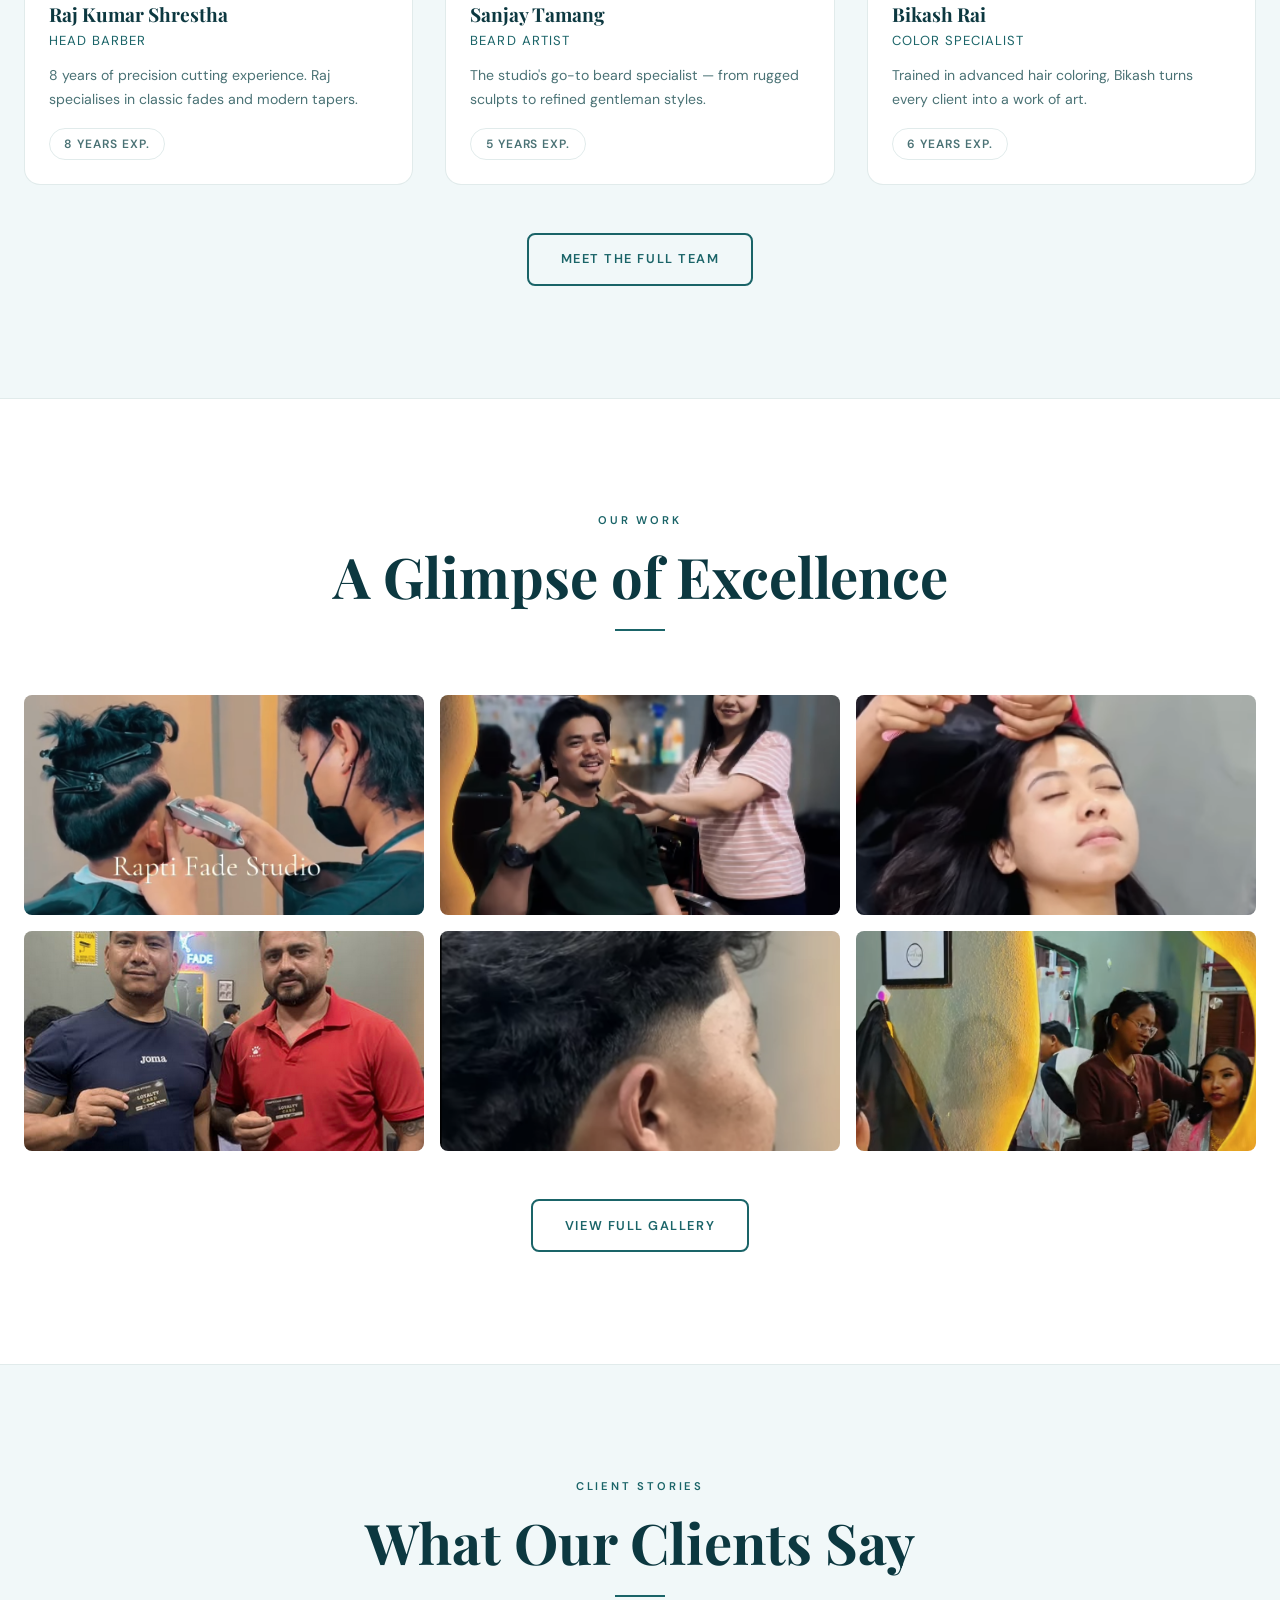
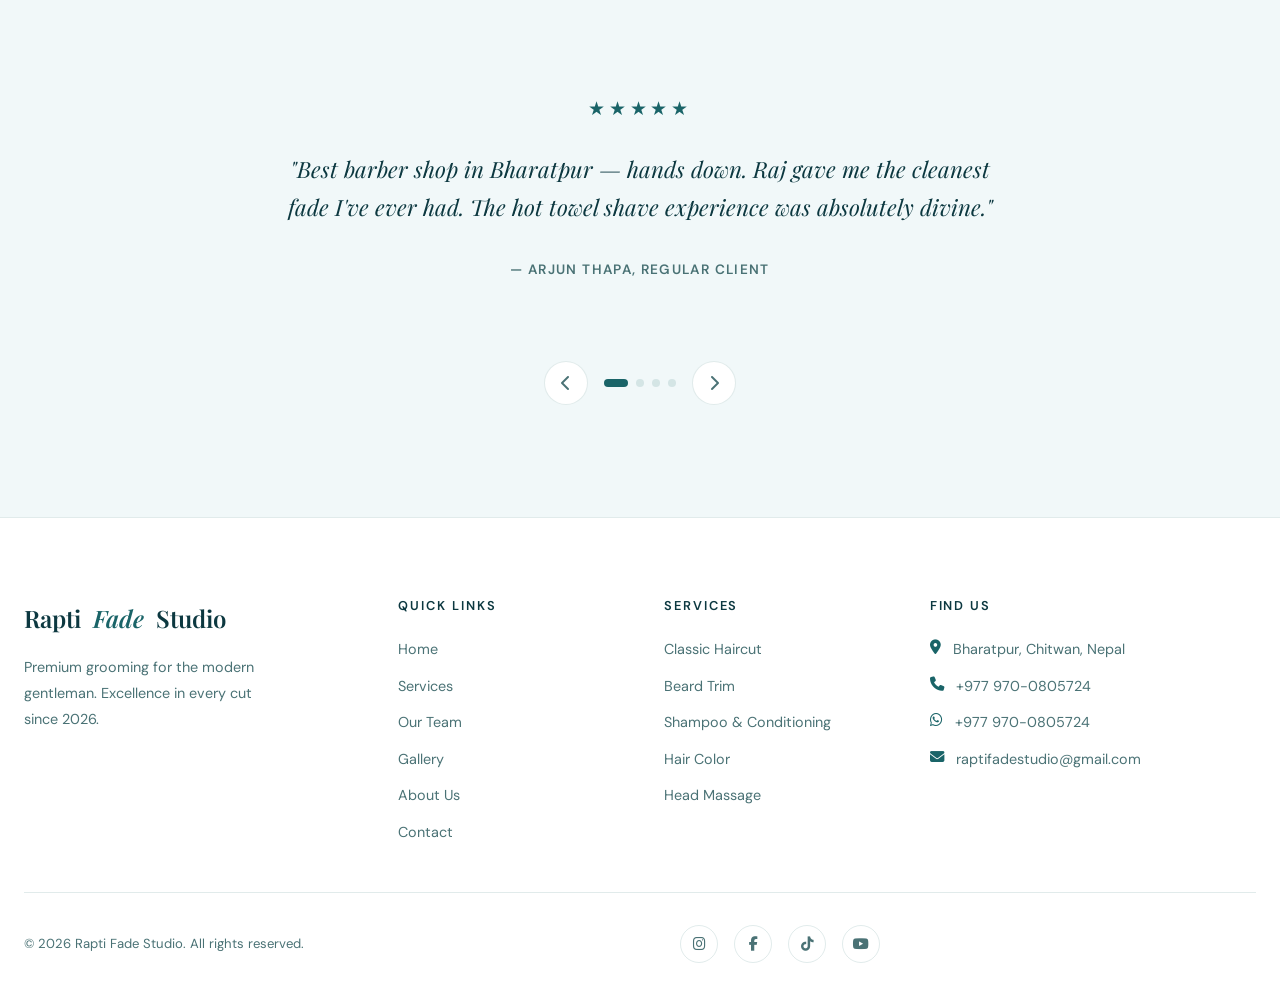
==== commit b49f62e1: "update: Qr, favicon, name changes to rapti" ====
--- a/index.html
+++ b/index.html
@@ -2,6 +2,7 @@
 <html lang="en" data-theme="light">
 <head>
   <meta charset="UTF-8">
+  <link rel="icon" type="image/png" href="assets/logo/favicon.png">
   <meta name="viewport" content="width=device-width, initial-scale=1.0">
   <title>Rapti Fade Studio | Premium Grooming in Bharatpur</title>
   <meta name="description" content="Rapti Fade Studio — premium men's grooming in Bharatpur, Chitwan. Expert cuts, hot towel shaves, beard styling and more.">
@@ -19,7 +20,7 @@
   <div class="container">
     <div class="navbar-inner">
       <a href="/" class="logo">
-        <img src="assets/logo/logo.png" alt="Rapti Fade Studio" onerror="this.style.display='none'">
+        <img src="assets/logo/logo.svg" alt="Rapti Fade Studio" onerror="this.style.display='none'">
       </a>
       <ul class="nav-links">
         <li><a href="/" class="nav-link active">Home</a></li>
@@ -57,7 +58,7 @@
     <div class="hero-content">
       <p class="hero-label">Welcome to Rapti Fade Studio</p>
       <h1 class="hero-title">Premium Grooming<br> <em>Signature Style</em></h1>
-      <p class="hero-subtitle">Experience the finest traditional barbering fused with modern styling right in the heart of Kathmandu.</p>
+      <p class="hero-subtitle">Experience the finest traditional barbering fused with modern styling right in the heart of Bharatpur.</p>
       <div class="hero-cta">
         <a href="/services/" class="btn btn-outline">Explore Services</a>
       </div>
@@ -190,7 +191,7 @@
       </div>
     </div>
     <div style="text-align:center;margin-top:3rem" class="fade-up">
-      <a href="team.html" class="btn btn-outline">Meet the Full Team</a>
+      <a href="/team/" class="btn btn-outline">Meet the Full Team</a>
     </div>
   </div>
 </section>
@@ -212,7 +213,7 @@
       <img src="assets/gallery/gallery8.png" alt="Haircut 6">
     </div>
     <div style="text-align:center" class="fade-up">
-      <a href="gallery.html" class="btn btn-outline">View Full Gallery</a>
+      <a href="/gallery/" class="btn btn-outline">View Full Gallery</a>
     </div>
   </div>
 </section>
@@ -228,7 +229,7 @@
     <div class="testimonial-wrapper fade-up">
       <div class="testimonial-slide active">
         <div class="testimonial-stars">★★★★★</div>
-        <p class="testimonial-text">"Best barber shop in Kathmandu — hands down. Raj gave me the cleanest fade I've ever had. The hot towel shave experience was absolutely divine."</p>
+        <p class="testimonial-text">"Best barber shop in Bharatpur — hands down. Raj gave me the cleanest fade I've ever had. The hot towel shave experience was absolutely divine."</p>
         <p class="testimonial-author">— Arjun Thapa, Regular Client</p>
       </div>
       <div class="testimonial-slide">
@@ -273,10 +274,10 @@
         <ul>
           <li><a href="/">Home</a></li>
           <li><a href="/services/">Services</a></li>
-          <li><a href="team.html">Our Team</a></li>
-          <li><a href="gallery.html">Gallery</a></li>
-          <li><a href="about.html">About Us</a></li>
-          <li><a href="contact.html">Contact</a></li>
+          <li><a href="/team/">Our Team</a></li>
+          <li><a href="/gallery/">Gallery</a></li>
+          <li><a href="/about/">About Us</a></li>
+          <li><a href="/contact/">Contact</a></li>
         </ul>
       </div>
       <div class="footer-col">
--- a/css/style.css
+++ b/css/style.css
@@ -154,14 +154,26 @@
 }
 /* Large logo on page load (before scroll) */
 .logo img {
-  height:100px; width:auto; max-width:280px;
-  object-fit:contain; border-radius:6px;
-  transition:height .35s cubic-bezier(.4,0,.2,1),
+  height:100px; 
+  width: 100px;
+  /* width:auto; */
+  max-width:280px;
+  object-fit:contain; 
+  /* border-radius:6px; */
+  border-radius: 50% !important;
+  object-fit: cover;             /* Prevents squishing the logo */
+  border: 2px solid var(--gold); /* Adds a brand-colored ring */
+  background: #fff;
+  /* transition:height .35s cubic-bezier(.4,0,.2,1),
              max-width .35s cubic-bezier(.4,0,.2,1);
+} */
+ transition: height .35s cubic-bezier(.4,0,.2,1),
+              width .35s cubic-bezier(.4,0,.2,1),
+              max-width .35s cubic-bezier(.4,0,.2,1);
 }
 /* Shrinks smoothly when user scrolls */
-.navbar.scrolled .logo img { height:50px; max-width:180px; }
-[data-theme="dark"] .logo img { background:#fff; border-radius:4px; padding:3px; }
+.navbar.scrolled .logo img { height:50px;width: 50px; max-width:180px; }
+[data-theme="dark"] .logo img { background:#fff; border-radius:4px; padding:2px; }
 .logo span { color:var(--gold); font-style:italic; }
 
 .nav-links { display:flex; align-items:center; gap:2.5rem; }
@@ -335,6 +347,7 @@
 }
 .team-card:hover { border-color:var(--border-gold); transform:translateY(-4px); box-shadow:var(--shadow-card); }
 .team-photo { width:100%; height:280px; object-fit:cover; filter:grayscale(30%); transition:filter var(--ease); }
+/* .team-photo {object-fit:cover; background: #000; } */
 .team-card:hover .team-photo { filter:grayscale(0%); }
 .team-info { padding:1.5rem; }
 .team-info h3 { font-size:1.2rem; color:var(--text); margin-bottom:.25rem; }
@@ -547,6 +560,73 @@
 .map-wrap { border-radius:var(--radius-lg); overflow:hidden; border:1px solid var(--border); }
 .map-wrap iframe { width:100%; height:420px; display:block; filter:none; transition:filter var(--ease); }
 [data-theme="dark"] .map-wrap iframe { filter:grayscale(30%); }
+
+/* ─── QR MODAL STYLES ────────────────────────────────────────────── */
+.qr-modal {
+  position: fixed;
+  inset: 0;
+  background: rgba(8, 28, 30, 0.9); /* Matches your dark brand bg */
+  backdrop-filter: blur(8px);
+  z-index: 2000;
+  display: flex;
+  align-items: center;
+  justify-content: center;
+  opacity: 0;
+  visibility: hidden;
+  transition: all var(--ease);
+}
+
+.qr-modal.active {
+  opacity: 1;
+  visibility: visible;
+}
+
+.qr-modal-content {
+  background: var(--bg-card);
+  padding: 3rem 2rem;
+  border-radius: var(--radius-lg);
+  position: relative;
+  max-width: 400px;
+  width: 90%;
+  text-align: center;
+  border: 1px solid var(--border-gold);
+  transform: translateY(20px);
+  transition: transform var(--ease);
+}
+
+.qr-modal.active .qr-modal-content {
+  transform: translateY(0);
+}
+
+.qr-close {
+  position: absolute;
+  top: 1rem;
+  right: 1.5rem;
+  font-size: 2rem;
+  color: var(--text-muted);
+  cursor: pointer;
+  transition: color var(--ease);
+}
+
+.qr-close:hover {
+  color: var(--accent-red);
+}
+
+.qr-image {
+  width: 250px;
+  height: 250px;
+  margin: 1.5rem auto;
+  border: 4px solid #fff;
+  border-radius: var(--radius);
+  box-shadow: var(--shadow-card);
+}
+
+.qr-modal h3 {
+  font-family: var(--font-serif);
+  font-size: 1.8rem;
+  color: var(--gold);
+  margin-bottom: 0.5rem;
+}
 
 /* ─── FOOTER ─────────────────────────────────────────────────────── */
 .footer { background:var(--bg-card); border-top:1px solid var(--border); padding:5rem 0 2.5rem; }
@@ -606,8 +686,8 @@
   .contact-grid { grid-template-columns:1fr; }
   .gallery-masonry { columns:2; }
   /* Logo: slightly smaller on tablet, still prominent before scroll */
-  .logo img { height:80px; max-width:240px; }
-  .navbar.scrolled .logo img { height:46px; max-width:160px; }
+  .logo img { height:80px; width: 80px; max-width:240px; }
+  .navbar.scrolled .logo img { height:46px; height: 46px; max-width:160px; }
   /* Navbar ~104px tall at tablet → adjust hero/page-hero clearance */
   .hero { padding-top:7rem; }
   .page-hero { padding:9.5rem 0 4.5rem; }
@@ -625,8 +705,8 @@
   .team-full-grid { grid-template-columns:1fr; }
   .values-grid { grid-template-columns:1fr 1fr; }
   /* Logo: compact for mobile, still visible before scroll */
-  .logo img { height:64px; max-width:200px; }
-  .navbar.scrolled .logo img { height:38px; max-width:130px; }
+  .logo img { height:74px; width: 74px; max-width:200px; }
+  .navbar.scrolled .logo img { height:38px; width: 38px; max-width:130px; }
   /* Navbar padding tighter on mobile */
   .navbar { padding:.5rem 0; }
   .navbar.scrolled { padding:.3rem 0; }
@@ -641,8 +721,8 @@
   .gallery-grid-home img { height:180px; }
   .values-grid { grid-template-columns:1fr; }
   /* Logo: smallest size for small phones */
-  .logo img { height:52px; max-width:160px; }
-  .navbar.scrolled .logo img { height:32px; max-width:110px; }
+  .logo img { height:62px; width:62px; max-width:160px; }
+  .navbar.scrolled .logo img { height:32px; width:32px;max-width:110px; }
   /* Navbar ~68px tall on small phones */
   .hero { padding-top:4.5rem; }
   .page-hero { padding:7rem 0 3.5rem; }
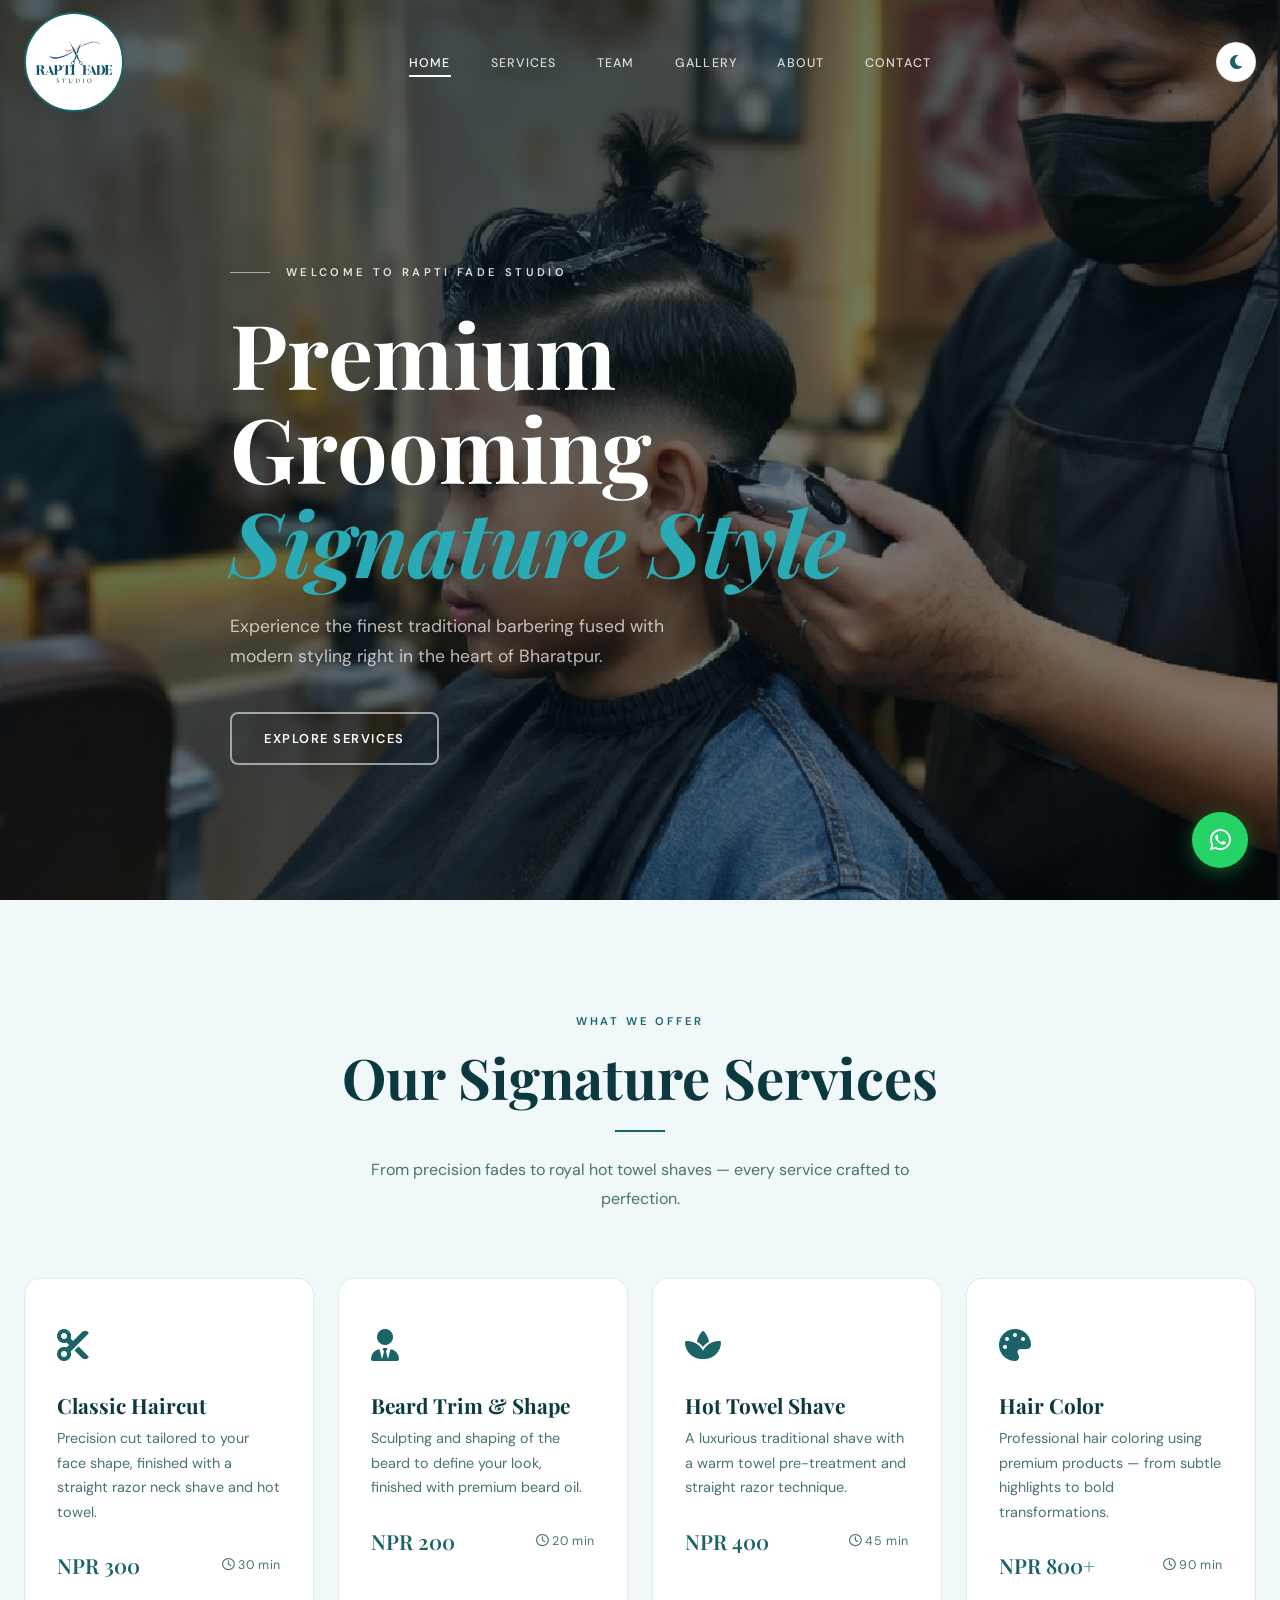
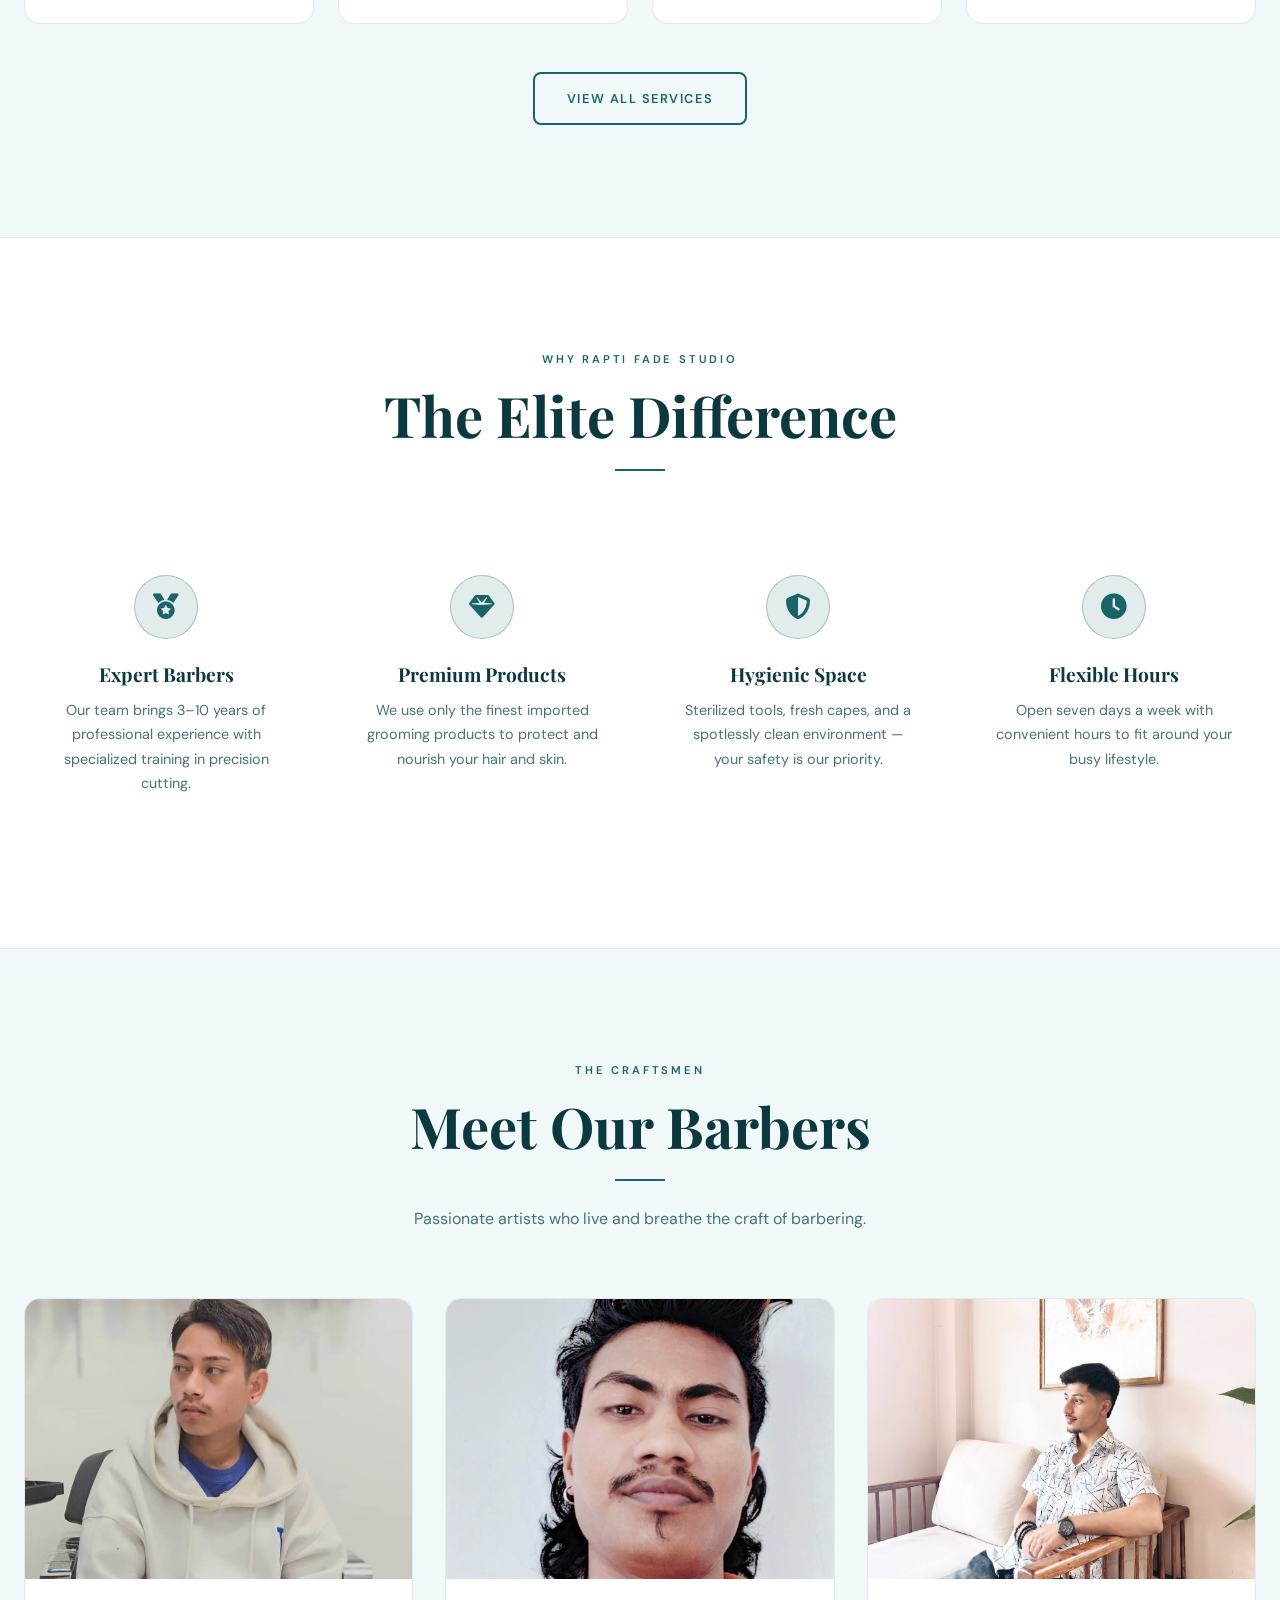
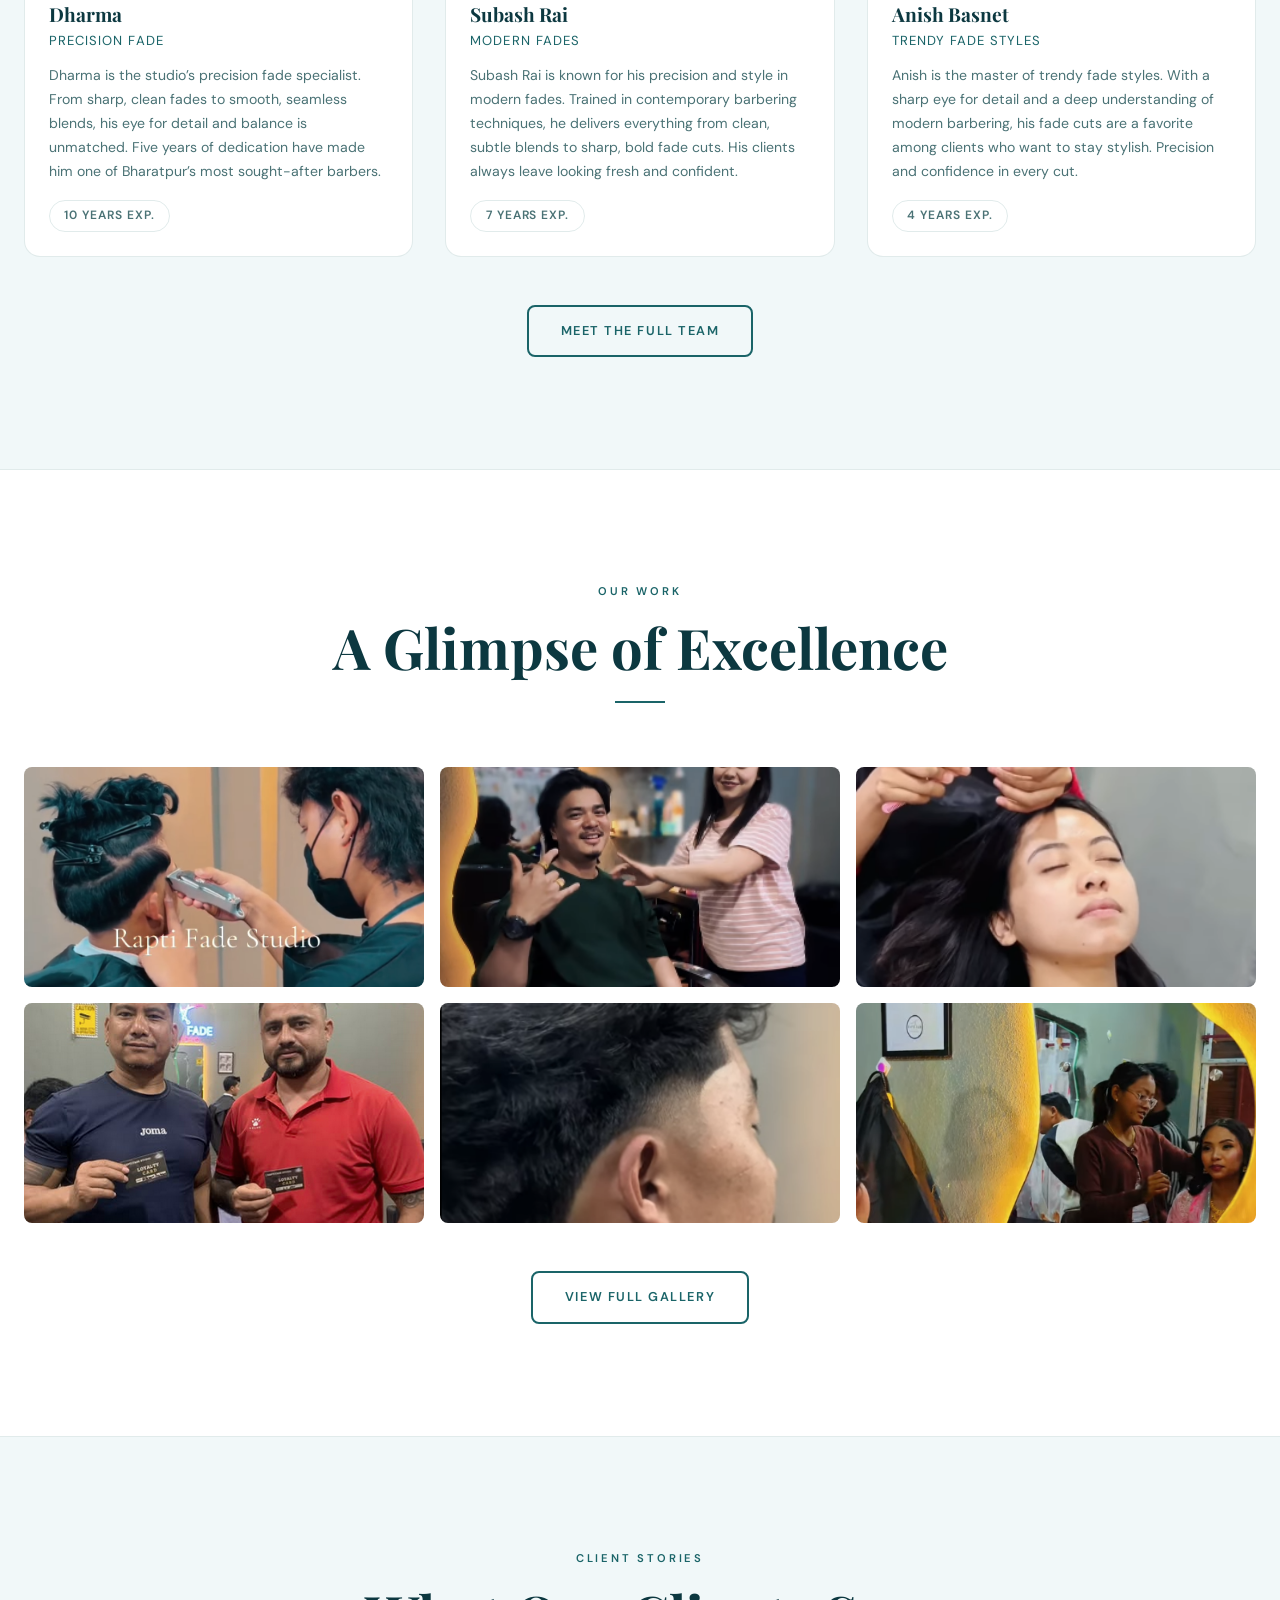
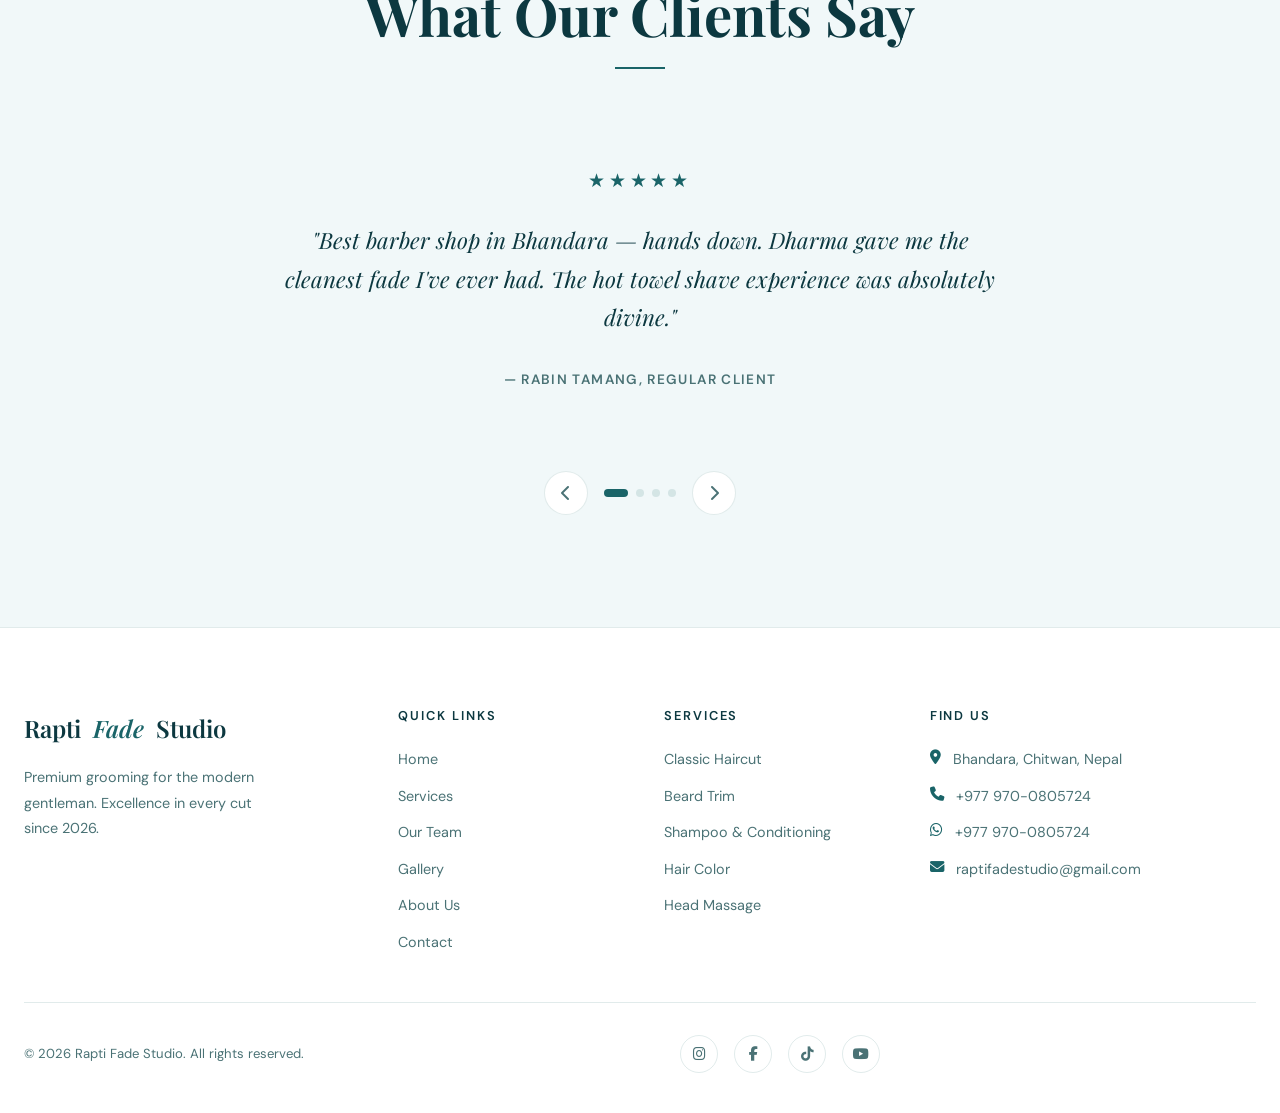
==== commit 74c53edb: "pic and about" ====
--- a/index.html
+++ b/index.html
@@ -163,30 +163,30 @@
     </div>
     <div class="team-grid">
       <div class="team-card fade-up" data-delay="1">
-        <img class="team-photo" src="https://picsum.photos/seed/barber1/600/560?grayscale" alt="Raj Kumar Shrestha">
+        <img class="team-photo" src="/assets/members/member4.jpeg" alt="Sanjay Tamang">
         <div class="team-info">
-          <h3>Raj Kumar Shrestha</h3>
-          <p class="team-role">Head Barber</p>
-          <p class="team-bio">8 years of precision cutting experience. Raj specialises in classic fades and modern tapers.</p>
-          <span class="team-exp">8 Years Exp.</span>
+          <h3>Dharma</h3>
+          <p class="team-role">PRECISION FADE</p>
+          <p class="team-bio">Dharma is the studio’s precision fade specialist. From sharp, clean fades to smooth, seamless blends, his eye for detail and balance is unmatched. Five years of dedication have made him one of Bharatpur’s most sought-after barbers.</p>
+          <span class="team-exp">10 Years Exp.</span>
         </div>
       </div>
       <div class="team-card fade-up" data-delay="2">
-        <img class="team-photo" src="https://picsum.photos/seed/barber2/600/560?grayscale" alt="Sanjay Tamang">
+        <img class="team-photo" src="/assets/members/member3.jpeg" alt="Sanjay Tamang">
         <div class="team-info">
-          <h3>Sanjay Tamang</h3>
-          <p class="team-role">Beard Artist</p>
-          <p class="team-bio">The studio's go-to beard specialist — from rugged sculpts to refined gentleman styles.</p>
-          <span class="team-exp">5 Years Exp.</span>
+          <h3>Subash Rai</h3>
+          <p class="team-role">MODERN FADES</p>
+          <p class="team-bio">Subash Rai is known for his precision and style in modern fades. Trained in contemporary barbering techniques, he delivers everything from clean, subtle blends to sharp, bold fade cuts. His clients always leave looking fresh and confident.</p>
+          <span class="team-exp">7 Years Exp.</span>
         </div>
       </div>
       <div class="team-card fade-up" data-delay="3">
-        <img class="team-photo" src="https://picsum.photos/seed/barber3/600/560?grayscale" alt="Bikash Rai">
+        <img class="team-photo" src="/assets/members/member5.jpeg" alt="Bikash Rai">
         <div class="team-info">
-          <h3>Bikash Rai</h3>
-          <p class="team-role">Color Specialist</p>
-          <p class="team-bio">Trained in advanced hair coloring, Bikash turns every client into a work of art.</p>
-          <span class="team-exp">6 Years Exp.</span>
+          <h3>Anish Basnet</h3>
+          <p class="team-role">Trendy fade styles</p>
+          <p class="team-bio">Anish is the master of trendy fade styles. With a sharp eye for detail and a deep understanding of modern barbering, his fade cuts are a favorite among clients who want to stay stylish. Precision and confidence in every cut.</p>
+          <span class="team-exp">4 Years Exp.</span>
         </div>
       </div>
     </div>
@@ -229,23 +229,23 @@
     <div class="testimonial-wrapper fade-up">
       <div class="testimonial-slide active">
         <div class="testimonial-stars">★★★★★</div>
-        <p class="testimonial-text">"Best barber shop in Bharatpur — hands down. Raj gave me the cleanest fade I've ever had. The hot towel shave experience was absolutely divine."</p>
-        <p class="testimonial-author">— Arjun Thapa, Regular Client</p>
+        <p class="testimonial-text">"Best barber shop in Bhandara — hands down. Dharma gave me the cleanest fade I've ever had. The hot towel shave experience was absolutely divine."</p>
+        <p class="testimonial-author">— Rabin Tamang, Regular Client</p>
       </div>
       <div class="testimonial-slide">
         <div class="testimonial-stars">★★★★★</div>
         <p class="testimonial-text">"The ambience, the service, the attention to detail — Rapti Fade Studio is in a league of its own. I've been coming every two weeks for three years and never left disappointed."</p>
-        <p class="testimonial-author">— Rohan Maharjan, Loyal Client</p>
+        <p class="testimonial-author">— Sachin Rai, Loyal Client</p>
       </div>
       <div class="testimonial-slide">
         <div class="testimonial-stars">★★★★★</div>
-        <p class="testimonial-text">"Sanjay shaped my beard perfectly. He actually listened to what I wanted and delivered beyond expectations. Premium experience at a fair price."</p>
-        <p class="testimonial-author">— Sunil KC, First-time Visitor</p>
+        <p class="testimonial-text">"Subash shaped my beard perfectly. He actually listened to what I wanted and delivered beyond expectations. Premium experience at a fair price."</p>
+        <p class="testimonial-author">— Safal Gurung, First-time Visitor</p>
       </div>
       <div class="testimonial-slide">
         <div class="testimonial-stars">★★★★★</div>
-        <p class="testimonial-text">"Bikash transformed my look completely with a hair colour treatment. The staff here are true professionals who genuinely care about the craft."</p>
-        <p class="testimonial-author">— Dipesh Limbu, Monthly Client</p>
+        <p class="testimonial-text">"Anish transformed my look completely with a hair colour treatment. The staff here are true professionals who genuinely care about the craft."</p>
+        <p class="testimonial-author">— John Syangtan, Monthly Client</p>
       </div>
       <div class="testimonial-nav">
         <button class="t-btn" id="t-prev"><i class="fas fa-chevron-left"></i></button>
@@ -293,7 +293,7 @@
       <div class="footer-col footer-contact">
         <h4>Find Us</h4>
         <ul>
-          <li><i class="fas fa-map-marker-alt"></i> Bharatpur, Chitwan, Nepal</li>
+          <li><i class="fas fa-map-marker-alt"></i> Bhandara, Chitwan, Nepal</li>
           <li><i class="fas fa-phone"></i> +977 970-0805724</li>
           <li><i class="fab fa-whatsapp"></i> +977 970-0805724</li>
           <li><i class="fas fa-envelope"></i> raptifadestudio@gmail.com</li>
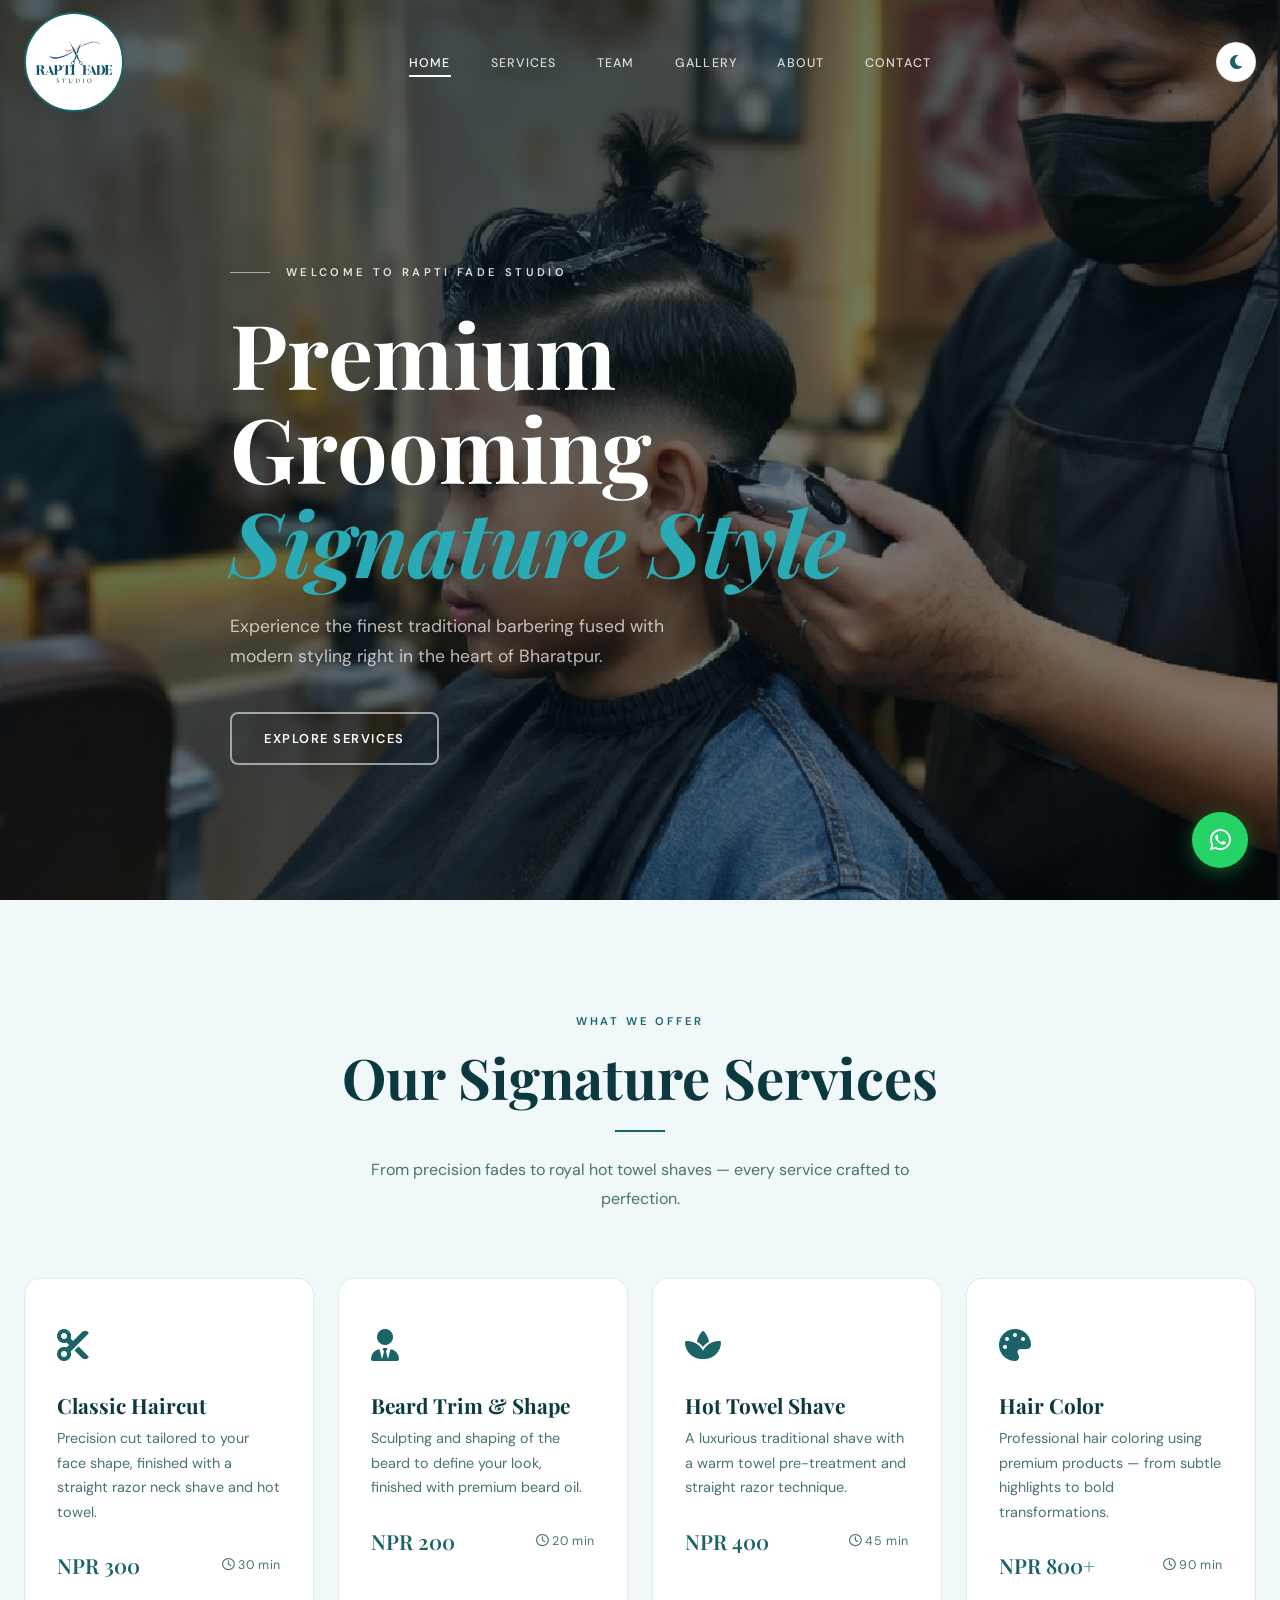
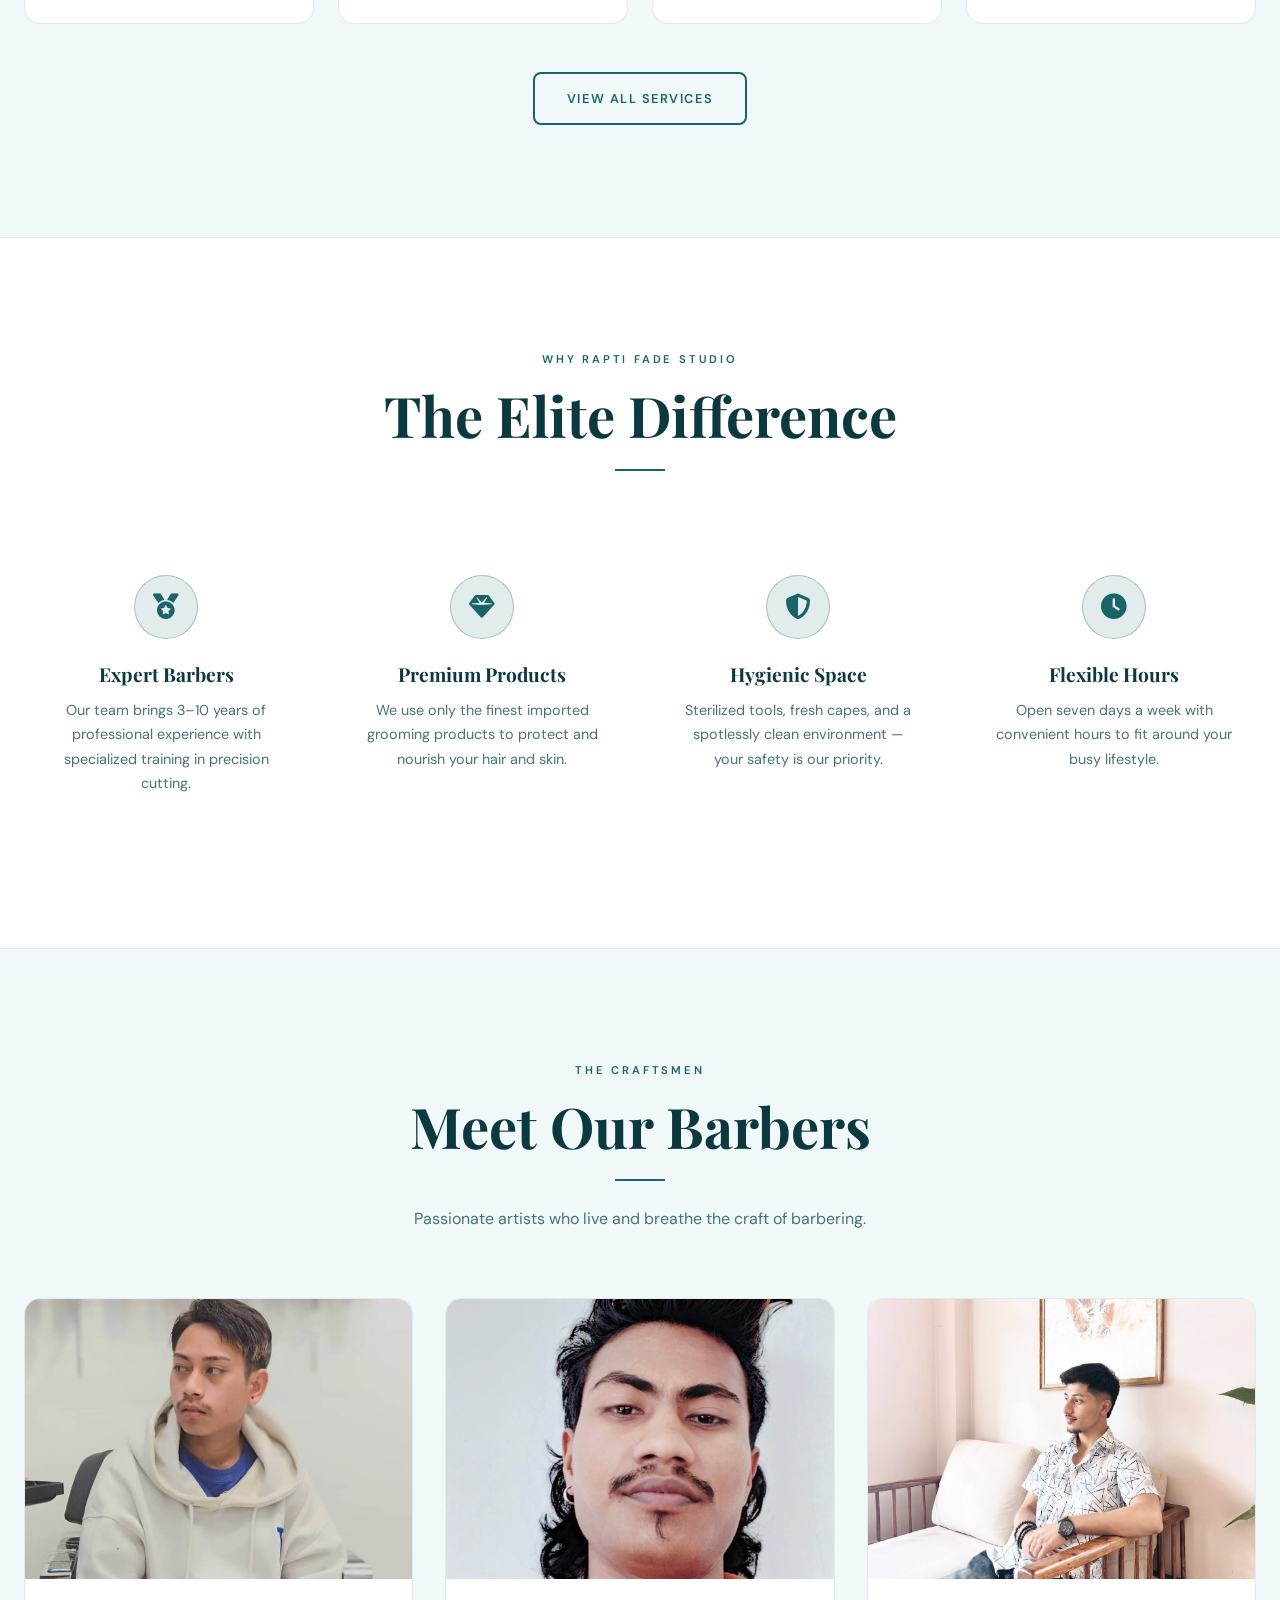
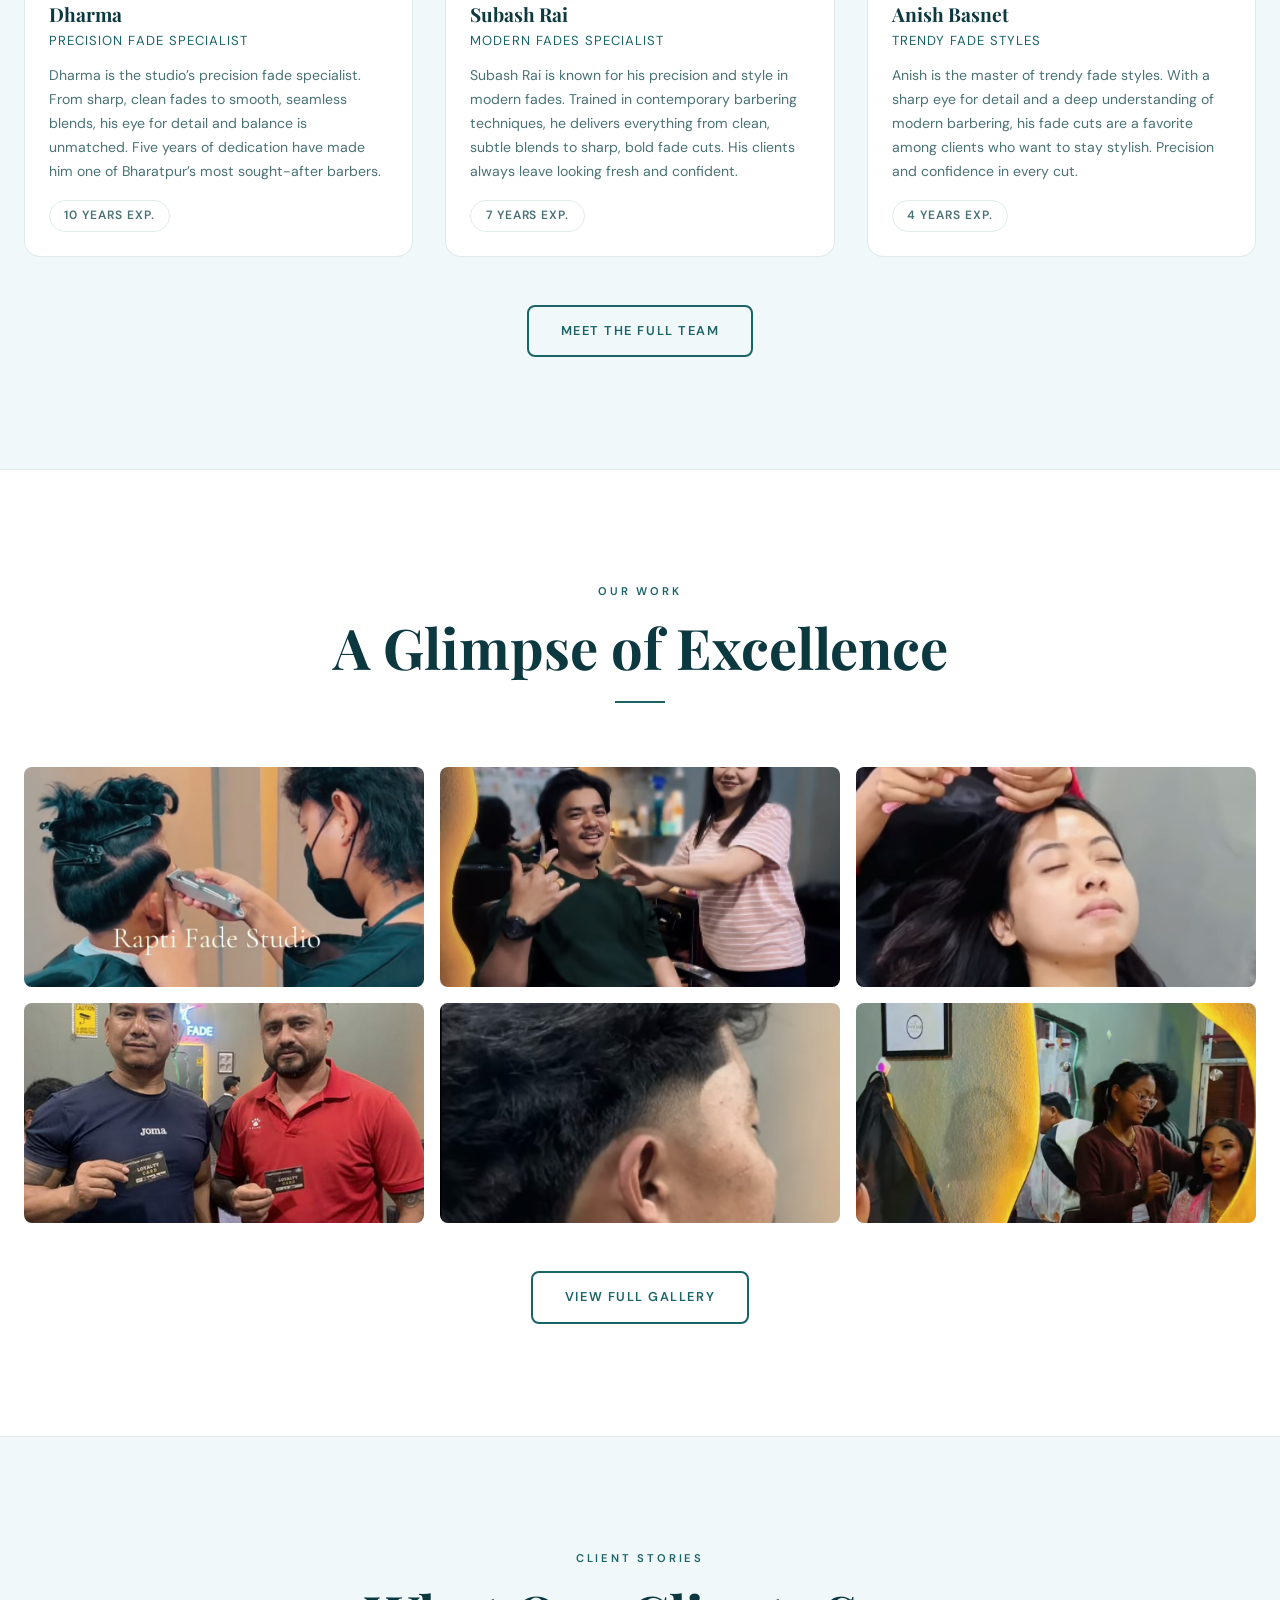
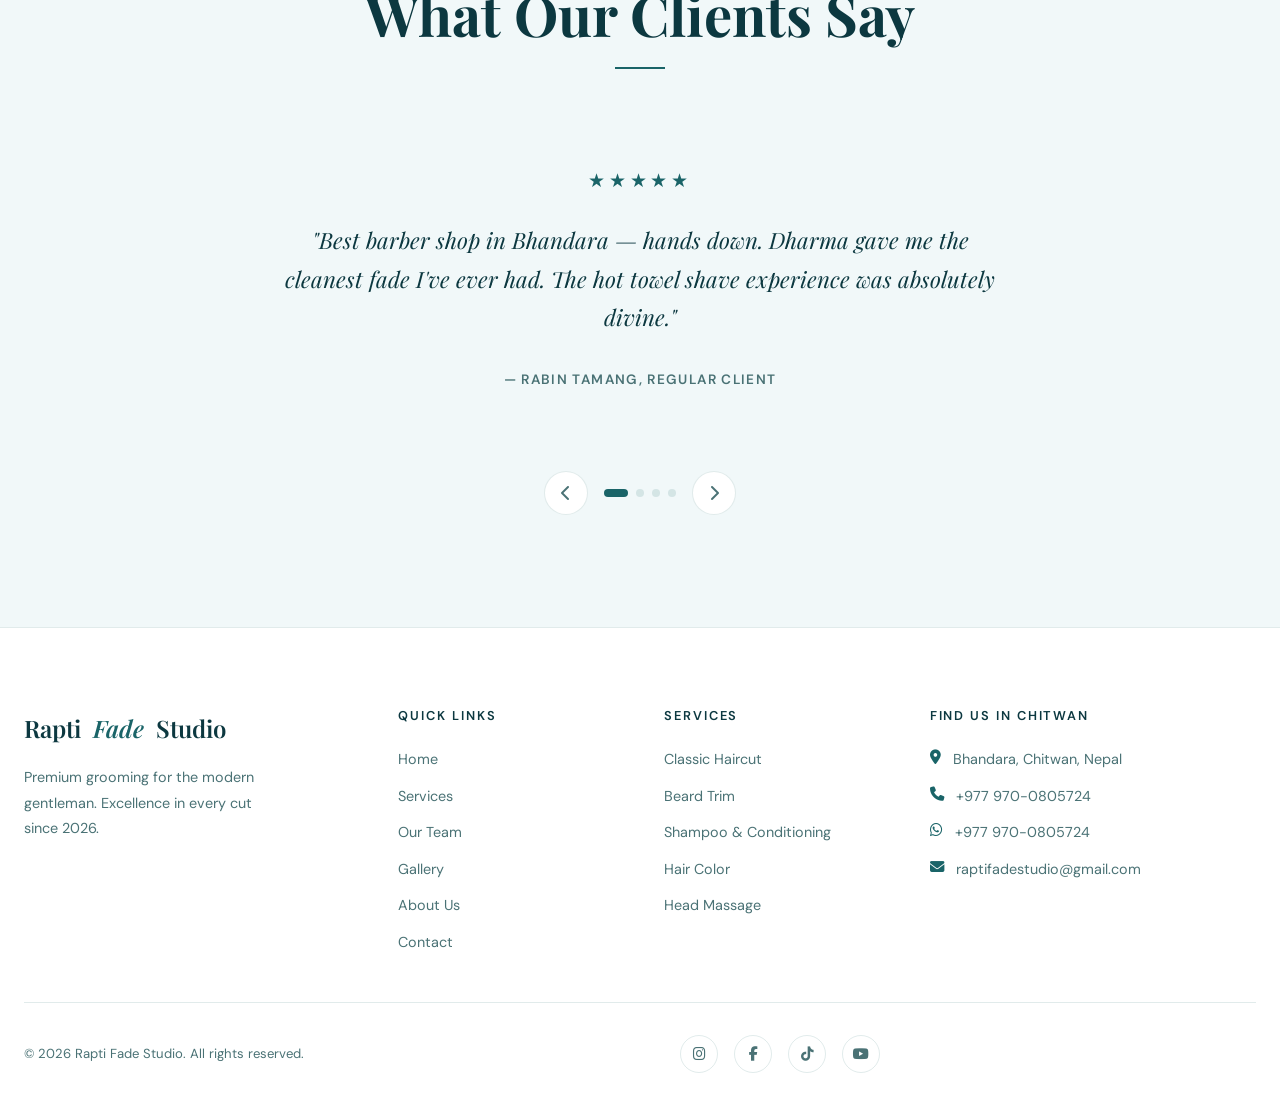
==== commit 10ce4ed0: "meta tag SEO" ====
--- a/index.html
+++ b/index.html
@@ -4,8 +4,42 @@
   <meta charset="UTF-8">
   <link rel="icon" type="image/png" href="assets/logo/favicon.png">
   <meta name="viewport" content="width=device-width, initial-scale=1.0">
-  <title>Rapti Fade Studio | Premium Grooming in Bharatpur</title>
-  <meta name="description" content="Rapti Fade Studio — premium men's grooming in Bharatpur, Chitwan. Expert cuts, hot towel shaves, beard styling and more.">
+  
+  <title>Rapti Fade Studio | Best Barber Shop in Bhandara, Chitwan</title>
+  <meta name="description" content="Rapti Fade Studio offers premium skin fades, beard styling, and hot towel shaves in Bhandara, Chitwan. Expert barbers with 10+ years experience. Book your chair today!">
+  <link rel="canonical" href="https://raptifadestudio.com.np/">
+
+  <meta property="og:title" content="Rapti Fade Studio | Premium Grooming in Bhandara">
+  <meta property="og:description" content="Experience the finest fades and traditional barbering in Chitwan.">
+  <meta property="og:image" content="https://raptifadestudio.com.np/assets/hero/hero.png">
+  <meta property="og:url" content="https://raptifadestudio.com.np/">
+
+  <script type="application/ld+json">
+  {
+    "@context": "https://schema.org",
+    "@type": "BarberShop",
+    "name": "Rapti Fade Studio",
+    "image": "https://raptifadestudio.com.np/assets/logo/logo.svg",
+    "address": {
+      "@type": "PostalAddress",
+      "streetAddress": "Rapti-5, Bhandara (JJ2W+J2F)",
+      "addressLocality": "Chitwan",
+      "addressRegion": "Bagmati",
+      "postalCode": "44200",
+      "addressCountry": "NP"
+    },
+    "geo": {
+      "@type": "GeoCoordinates",
+      "latitude": 27.6016102,
+      "longitude": 84.6449332
+    },
+    "url": "https://raptifadestudio.com.np",
+    "telephone": "+9779700805724",
+    "priceRange": "NPR 200 - NPR 1000",
+    "openingHours": "Mo-Su 08:00-20:00"
+  }
+  </script>
+
   <link rel="preconnect" href="https://fonts.googleapis.com">
   <link rel="preconnect" href="https://fonts.gstatic.com" crossorigin>
   <link href="https://fonts.googleapis.com/css2?family=DM+Sans:wght@300;400;500;600&family=Playfair+Display:ital,wght@0,400;0,500;0,700;1,400;1,500&display=swap" rel="stylesheet">
@@ -166,7 +200,7 @@
         <img class="team-photo" src="/assets/members/member4.jpeg" alt="Sanjay Tamang">
         <div class="team-info">
           <h3>Dharma</h3>
-          <p class="team-role">PRECISION FADE</p>
+          <p class="team-role">PRECISION FADE SPECIALIST</p>
           <p class="team-bio">Dharma is the studio’s precision fade specialist. From sharp, clean fades to smooth, seamless blends, his eye for detail and balance is unmatched. Five years of dedication have made him one of Bharatpur’s most sought-after barbers.</p>
           <span class="team-exp">10 Years Exp.</span>
         </div>
@@ -175,7 +209,7 @@
         <img class="team-photo" src="/assets/members/member3.jpeg" alt="Sanjay Tamang">
         <div class="team-info">
           <h3>Subash Rai</h3>
-          <p class="team-role">MODERN FADES</p>
+          <p class="team-role">MODERN FADES SPECIALIST</p>
           <p class="team-bio">Subash Rai is known for his precision and style in modern fades. Trained in contemporary barbering techniques, he delivers everything from clean, subtle blends to sharp, bold fade cuts. His clients always leave looking fresh and confident.</p>
           <span class="team-exp">7 Years Exp.</span>
         </div>
@@ -291,12 +325,16 @@
         </ul>
       </div>
       <div class="footer-col footer-contact">
-        <h4>Find Us</h4>
+        <h4>Find Us in Chitwan</h4>
         <ul>
-          <li><i class="fas fa-map-marker-alt"></i> Bhandara, Chitwan, Nepal</li>
+          <!-- <li><i class="fas fa-map-marker-alt"></i> Bhandara, Chitwan, Nepal</li>
           <li><i class="fas fa-phone"></i> +977 970-0805724</li>
           <li><i class="fab fa-whatsapp"></i> +977 970-0805724</li>
-          <li><i class="fas fa-envelope"></i> raptifadestudio@gmail.com</li>
+          <li><i class="fas fa-envelope"></i> raptifadestudio@gmail.com</li> -->
+          <li><i class="fas fa-map-marker-alt"></i> <address style="display:inline; font-style:normal;">Bhandara, Chitwan, Nepal</address></li>
+          <li><i class="fas fa-phone"></i> <a href="tel:+9779700805724">+977 970-0805724</a></li>
+          <li><i class="fab fa-whatsapp"></i> <a href="https://wa.me/9779700805724">+977 970-0805724</a></li>
+          <li><i class="fas fa-envelope"></i> <a href="mailto:raptifadestudio@gmail.com">raptifadestudio@gmail.com</a></li>
         </ul>
       </div>
     </div>
